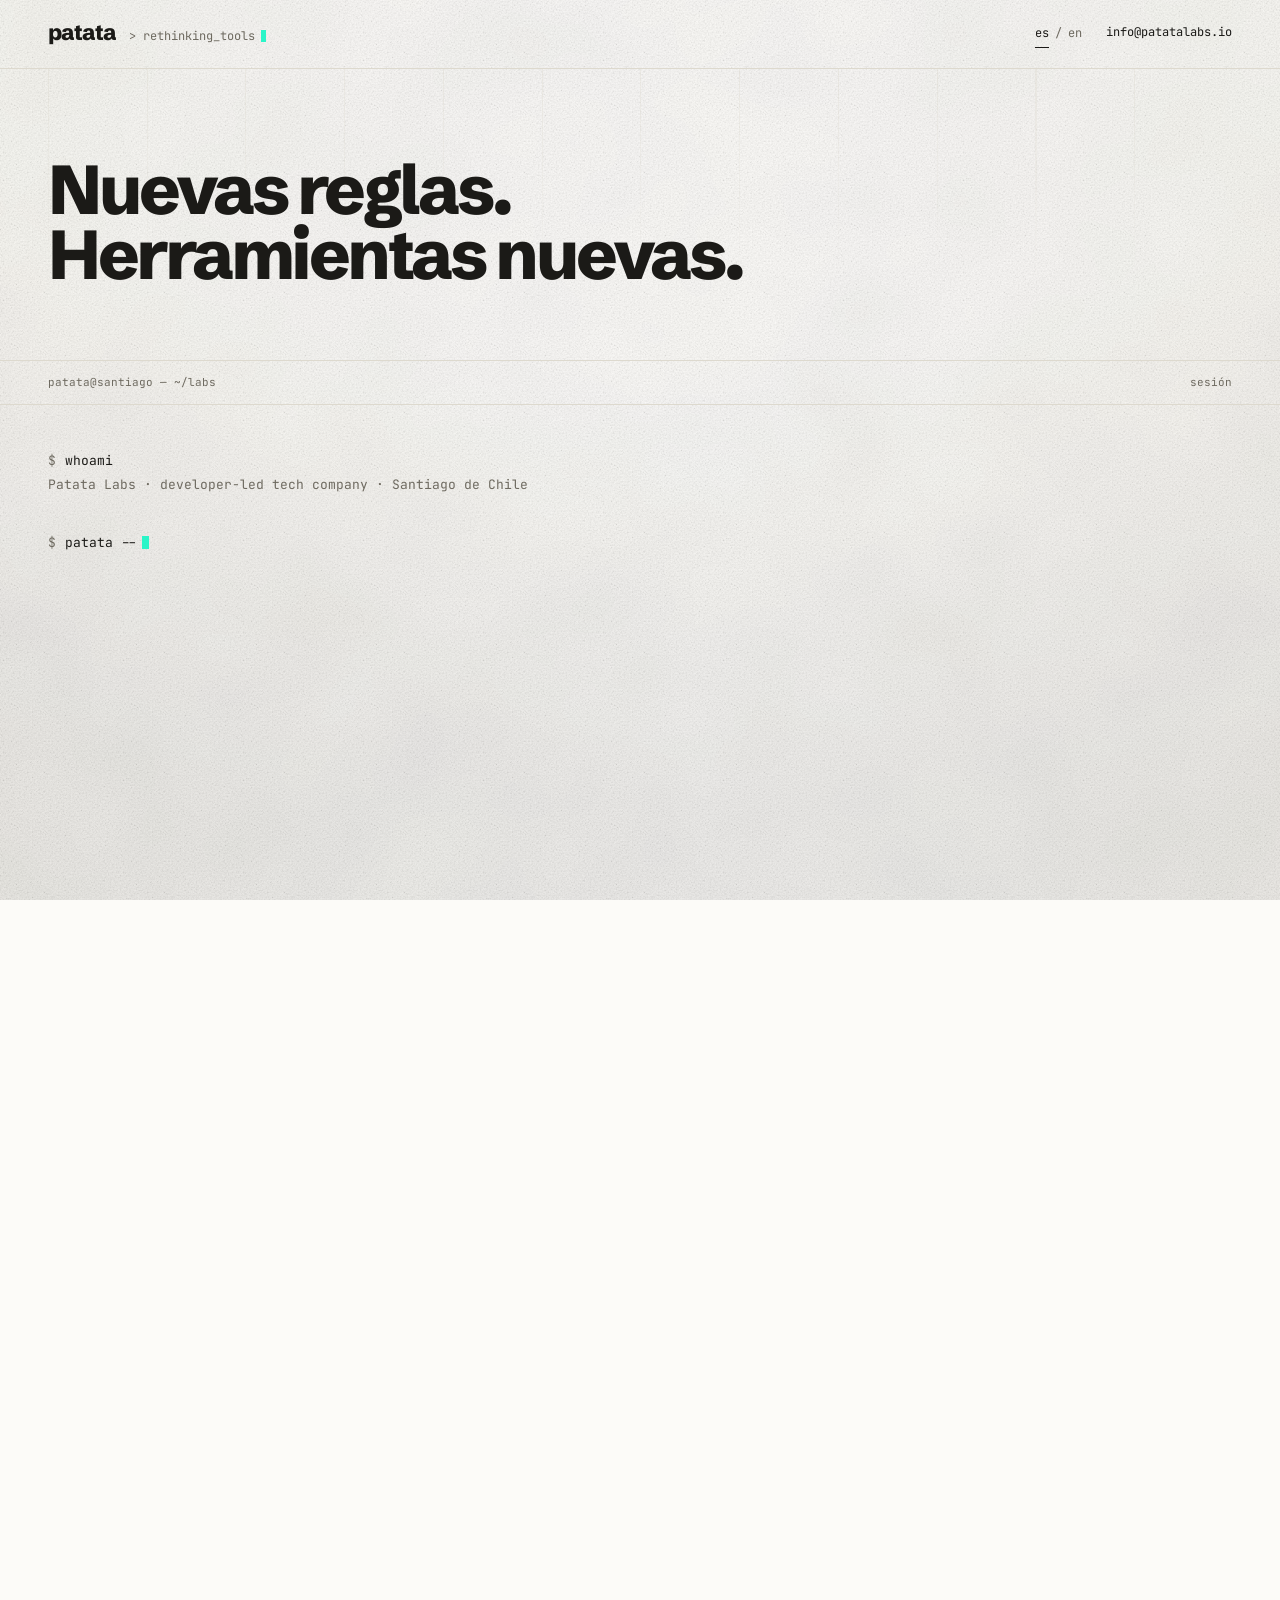
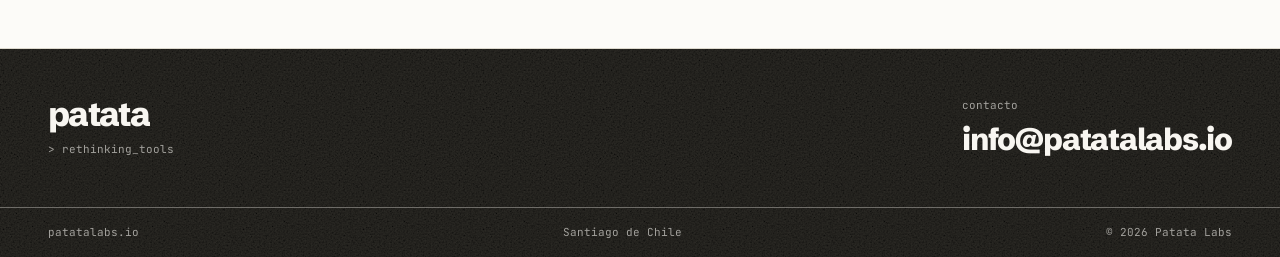
==== public/index.html @ 368bf7ba "Migrar el despliegue a Workers con static assets Cloudflare recomienda Workers para proyectos nuevos" ====
<!DOCTYPE html>
<html lang="es">
<head>
<meta charset="utf-8">
<meta name="viewport" content="width=device-width, initial-scale=1">
<title>Patata Labs — rethinking tools</title>
<meta name="description" content="La inteligencia artificial cambió las reglas. Patata Labs construye las herramientas que esas reglas hacen posibles, con el modelo integrado en el pipeline del producto. Santiago de Chile.">
<link rel="canonical" href="https://patatalabs.io/">

<meta property="og:type" content="website">
<meta property="og:title" content="Patata Labs — rethinking tools">
<meta property="og:description" content="Nuevas reglas. Herramientas nuevas. Santiago de Chile.">
<meta property="og:url" content="https://patatalabs.io/">
<meta name="theme-color" content="#1B1A17">

<link rel="preconnect" href="https://fonts.googleapis.com">
<link rel="preconnect" href="https://fonts.gstatic.com" crossorigin>
<link rel="stylesheet" href="css/styles.css">
<link rel="stylesheet" href="css/site.css">
<link rel="icon" href="data:image/svg+xml,%3Csvg xmlns='http://www.w3.org/2000/svg' viewBox='0 0 32 32'%3E%3Crect width='32' height='32' fill='%231B1A17'/%3E%3Crect x='11' y='9' width='7' height='14' fill='%232BF5C8'/%3E%3C/svg%3E">
</head>
<body>

<div class="site">

  <header class="site__section site__head">
    <div class="site__brand">
      <a class="pl-wordmark" href="/" style="text-decoration:none;">patata</a>
      <span class="site__tagline">
        <span class="site__typed" data-typed>&gt; rethinking_tools</span><span class="pl-cursor"></span>
      </span>
    </div>

    <div class="site__head-end">
      <div class="site__lang" role="group" aria-label="Idioma / Language">
        <button type="button" data-lang-set="es" aria-pressed="true">es</button>
        <span aria-hidden="true">/</span>
        <button type="button" data-lang-set="en" aria-pressed="false">en</button>
      </div>
      <a class="site__link" href="mailto:info@patatalabs.io">info@patatalabs.io</a>
    </div>
  </header>

  <main>

    <section class="site__section site__hero">
      <h1 class="pl-display" data-reveal style="--d:0ms;" data-en="New rules. New tools.">Nuevas reglas. Herramientas nuevas.</h1>
    </section>

    <section class="term" aria-label="Patata Labs">
      <div class="term__inner">

        <div class="term__bar">
          <span>patata@santiago — ~/labs</span>
          <span class="term__meta" data-en="session">sesión</span>
        </div>

        <div class="term__body">

          <div class="term__block" data-term>
            <p class="term__line term__cmd" data-line><span class="term__sign">$</span><span class="term__typed" data-type>whoami</span></p>
            <p class="term__line term__out" data-line data-en="Patata Labs · developer-led tech company · Santiago, Chile">Patata Labs · <span lang="en">developer-led tech company</span> · Santiago de Chile</p>
          </div>

          <div class="term__block" data-term>
            <p class="term__line term__cmd" data-line><span class="term__sign">$</span><span class="term__typed" data-type data-en="patata --what-we-do">patata --que-hacemos</span></p>
            <p class="term__line term__out" data-line data-en="Artificial intelligence changed the rules: what can be automated, what it costs, how long it takes.">La inteligencia artificial cambió las reglas: qué se puede automatizar, cuánto cuesta, cuánto tarda.</p>
            <p class="term__line term__out" data-line data-en="We build the tools those new rules make possible, with the model built into the product's pipeline.">Construimos las herramientas que esas reglas hacen posibles, con el modelo integrado en el pipeline del producto.</p>
          </div>

          <div class="term__block" data-term>
            <p class="term__line term__cmd" data-line><span class="term__sign">$</span><span class="term__typed" data-type data-en="patata explain --tools">patata explain --herramientas</span></p>
            <div class="term__line term__answer" data-line>
              <span class="term__tag">01</span>
              <div>
                <h2 data-en="Old software doesn't adapt, it gets rebuilt">Lo viejo no se adapta, se rehace</h2>
                <p data-en="A new rule doesn't fit an old interface. We start from the problem, not from the software that was already there.">Una regla nueva no cabe en una interfaz vieja. Partimos del problema, no del software que ya había.</p>
              </div>
            </div>
          </div>

          <div class="term__block" data-term>
            <p class="term__line term__cmd" data-line><span class="term__sign">$</span><span class="term__typed" data-type>patata explain --pipeline</span></p>
            <div class="term__line term__answer" data-line>
              <span class="term__tag">02</span>
              <div>
                <h2 data-en="AI lives in the pipeline, not in a button">La IA va en el pipeline, no en un botón</h2>
                <p data-en="The model is one more step in the flow: it takes context, calls tools and returns a verifiable result. It isn't a separate feature.">El modelo es un paso más del flujo: recibe contexto, llama herramientas y devuelve un resultado verificable. No es una función aparte.</p>
              </div>
            </div>
          </div>

          <div class="term__block" data-term>
            <p class="term__line term__cmd" data-line><span class="term__sign">$</span><span class="term__typed" data-type>patata pipeline --trace</span></p>
            <div class="term__line term__flow" data-line>
              <span data-en="intake">ingesta</span><i>→</i><span data-en="context">contexto</span><i>→</i><span data-en="model">modelo</span><i>→</i><span data-en="tools">herramientas</span><i>→</i><span data-en="verification">verificación</span><i>→</i><span data-en="output">salida</span>
            </div>
            <p class="term__line term__out" data-line data-en="Every step is observable, retryable and replaceable on its own.">Cada paso es observable, reintentable y sustituible por separado.</p>
          </div>

          <div class="term__block" data-term>
            <p class="term__line term__cmd" data-line><span class="term__sign">$</span><span class="term__typed" data-type data-en="patata explain --criteria">patata explain --criterio</span></p>
            <div class="term__line term__answer" data-line>
              <span class="term__tag">03</span>
              <div>
                <h2 data-en="Every step stays visible">Cada paso queda a la vista</h2>
                <p data-en="Every model call leaves a trace: input, tools used and output. Versioned, reversible, auditable.">Cada llamada al modelo deja traza: entrada, herramientas usadas y salida. Versionado, reversible, auditable.</p>
              </div>
            </div>
          </div>

          <div class="term__block" data-term>
            <p class="term__line term__cmd" data-line><span class="term__sign">$</span><span class="term__typed" data-type>patata stack</span></p>
            <div class="term__line term__kv" data-line><span>runtime</span><span>TypeScript · Python</span></div>
            <div class="term__line term__kv" data-line><span data-en="models">modelos</span><span data-en="multi-provider, swappable per task">multiproveedor, intercambiables por tarea</span></div>
            <div class="term__line term__kv" data-line><span data-en="agents">agentes</span><span data-en="tool-calling · MCP · bounded execution">tool-calling · MCP · ejecución acotada</span></div>
            <div class="term__line term__kv" data-line><span data-en="context">contexto</span><span data-en="RAG · embeddings · session memory">RAG · embeddings · memoria de sesión</span></div>
            <div class="term__line term__kv" data-line><span data-en="data">datos</span><span data-en="SQL and vector · queues · streaming">SQL y vectorial · colas · streaming</span></div>
            <div class="term__line term__kv" data-line><span data-en="delivery">entrega</span><span data-en="CI/CD · IaC · observability and evals per release">CI/CD · IaC · observabilidad y evals por release</span></div>
          </div>

          <div class="term__block" data-term>
            <p class="term__line term__cmd" data-line><span class="term__sign">$</span><span class="term__typed" data-type>patata where</span></p>
            <p class="term__line term__out" data-line data-en="Santiago, Chile · −33.4489, −70.6693 · GMT−4">Santiago de Chile · −33.4489, −70.6693 · GMT−4</p>
          </div>

          <div class="term__block" data-term>
            <p class="term__line term__cmd" data-line><span class="term__sign">$</span><span class="term__typed" data-type>patata contact</span></p>
            <p class="term__line term__out term__reply" data-line><a href="mailto:info@patatalabs.io">info@patatalabs.io</a></p>
          </div>

        </div>
      </div>
    </section>

  </main>

  <footer class="site__foot-wrap">
    <div class="site__foot">
      <div class="site__foot-brand">
        <span class="pl-wordmark">patata</span>
        <span class="pl-mono">&gt; rethinking_tools</span>
      </div>
      <div class="site__contact">
        <span class="pl-mono" data-en="contact">contacto</span>
        <a class="site__mail" href="mailto:info@patatalabs.io">info@patatalabs.io</a>
      </div>
    </div>
    <div class="site__legal">
      <span>patatalabs.io</span>
      <span data-en="Santiago, Chile">Santiago de Chile</span>
      <span>© 2026 Patata Labs</span>
    </div>
  </footer>

</div>

<script src="js/site.js"></script>
</body>
</html>
---- public/css/styles.css ----
/* Patata Labs — sistema de diseño v1.0
   Punto de entrada único. Enlaza sólo este archivo.

   @import "tokens"      variables de color, escala, tipografía, trazo
   @import "base"        reset, escala tipográfica, marca, estructura
   @import "components"  botones, campos, estados, tarjeta, tabla,
                         navegación, aviso, terminal, imagen */

@import url("https://fonts.googleapis.com/css2?family=Schibsted+Grotesk:wght@400;500;800&family=JetBrains+Mono:wght@400;500&family=Fragment+Mono&display=swap");

@import "tokens.css";
@import "base.css";
@import "components.css";
---- public/css/site.css ----
/* patatalabs.io — maquetación, textura y movimiento
   Se apoya en el sistema (styles.css). Aquí sólo va lo propio de la página.

   Movimiento, según el sistema:
   · el cursor parpadea a 1.1s, siempre; es el latido de la marca
   · el texto entra tecleado en mono o por corte seco: nunca fundidos suaves
   · transición = barrido de filete de 1px, 240ms, cubic-bezier(.2,.8,.2,1) */

/* ══ Textura ═══════════════════════════════════════════════
   Grano: ruido fractal SVG embebido, sin red ni peso.

   La mezcla no puede ser la misma arriba y abajo. Sobre tinta,
   `overlay` conserva la media y da ±40% de variación relativa:
   grano fuerte y negro que sigue siendo negro. Sobre papel claro
   `overlay` sólo mueve un 0.6% —invisible—, así que ahí el grano
   va en mezcla normal, translúcido, y asienta el papel del blanco
   elevado a algo más cercano al papel del sistema. */

/* El tamaño de partícula importa más que la cantidad: a frecuencia
   alta cada grano mide ~1px, en pantalla retina se promedia y sólo
   se lee como un tono plano. Por eso el ruido se genera en un lienzo
   pequeño y se tilea a 3×, igual que hex escala el suyo. El contraste
   se ensancha con `slope 1.8 / intercept −0.4`, que deja la media en
   0.5 intacta: más grano visible, mismo tono de papel. */

:root {
  --pl-grain-paper: url("data:image/svg+xml,%3Csvg xmlns='http://www.w3.org/2000/svg' width='120' height='120'%3E%3Cfilter id='g' x='0' y='0' width='100%25' height='100%25'%3E%3CfeTurbulence type='fractalNoise' baseFrequency='0.62' numOctaves='3' stitchTiles='stitch'/%3E%3CfeColorMatrix type='saturate' values='0'/%3E%3CfeComponentTransfer%3E%3CfeFuncR type='linear' slope='1.8' intercept='-0.4'/%3E%3CfeFuncG type='linear' slope='1.8' intercept='-0.4'/%3E%3CfeFuncB type='linear' slope='1.8' intercept='-0.4'/%3E%3CfeFuncA type='discrete' tableValues='1'/%3E%3C/feComponentTransfer%3E%3C/filter%3E%3Crect width='120' height='120' filter='url(%23g)' opacity='0.13'/%3E%3C/svg%3E");
  --pl-grain-ink: url("data:image/svg+xml,%3Csvg xmlns='http://www.w3.org/2000/svg' width='120' height='120'%3E%3Cfilter id='g' x='0' y='0' width='100%25' height='100%25'%3E%3CfeTurbulence type='fractalNoise' baseFrequency='0.62' numOctaves='3' stitchTiles='stitch'/%3E%3CfeColorMatrix type='saturate' values='0'/%3E%3CfeComponentTransfer%3E%3CfeFuncR type='linear' slope='1.8' intercept='-0.4'/%3E%3CfeFuncG type='linear' slope='1.8' intercept='-0.4'/%3E%3CfeFuncB type='linear' slope='1.8' intercept='-0.4'/%3E%3CfeFuncA type='discrete' tableValues='1'/%3E%3C/feComponentTransfer%3E%3C/filter%3E%3Crect width='120' height='120' filter='url(%23g)' opacity='0.62'/%3E%3C/svg%3E");
  /* Nube de fibra: ruido de baja frecuencia, tileado muy grande.
     Es lo que separa «papel» de «ruido digital». */
  --pl-mottle: url("data:image/svg+xml,%3Csvg xmlns='http://www.w3.org/2000/svg' width='300' height='300'%3E%3Cfilter id='m' x='0' y='0' width='100%25' height='100%25'%3E%3CfeTurbulence type='fractalNoise' baseFrequency='0.028' numOctaves='2' stitchTiles='stitch'/%3E%3CfeColorMatrix type='saturate' values='0'/%3E%3CfeComponentTransfer%3E%3CfeFuncA type='discrete' tableValues='1'/%3E%3C/feComponentTransfer%3E%3C/filter%3E%3Crect width='300' height='300' filter='url(%23m)' opacity='0.07'/%3E%3C/svg%3E");
  /* Tile = lienzo: sin ampliación, partícula de ~1.6px. Por debajo
     de ~1.2px el grano se promedia en retina y desaparece; ese es
     el suelo, y se baja subiendo `baseFrequency`, no el tamaño. */
  --pl-grain-size: 120px 120px;
  --pl-mottle-size: 900px 900px;
}

body {
  background-color: var(--pl-paper-raised);
  /* grano · fibra · viñeta de tinta · respiración entre los dos papeles */
  background-image: var(--pl-grain-paper), var(--pl-mottle),
    radial-gradient(125% 85% at 50% 4%, rgba(27, 26, 23, 0) 42%, rgba(27, 26, 23, 0.07) 100%),
    linear-gradient(to left, var(--pl-paper), var(--pl-paper-raised) 45%, var(--pl-paper));
  background-size: var(--pl-grain-size), var(--pl-mottle-size), cover, cover;
  background-attachment: fixed;
}

/* La única superficie de tinta es el pie de marca, como pide el
   sistema. El grano evita que el negro lea plano. */
.site__foot-wrap {
  background-color: var(--pl-ink);
  background-image: var(--pl-grain-ink);
  background-size: var(--pl-grain-size);
  background-blend-mode: overlay;
  color: var(--pl-on-ink);
}

.site {
  max-width: var(--pl-page-max);
  margin-inline: auto;
}

.site__section {
  padding-inline: var(--pl-space-6);
}

/* ══ Cabecera ══════════════════════════════════════════════ */

.site__head {
  display: flex;
  align-items: center;
  justify-content: space-between;
  gap: var(--pl-space-3);
  padding-block: 20px;
  border-bottom: var(--pl-border);
}

/* Bloqueo de marca: el tagline va siempre junto al logotipo,
   como en el pie de marca y en la cartela de vídeo del sistema. */
.site__brand {
  display: flex;
  align-items: baseline;
  gap: 14px;
}

.site__head .pl-wordmark {
  font-size: 22px;
}

.site__tagline {
  display: flex;
  align-items: center;
  gap: 6px;
  font-family: var(--pl-font-mono);
  font-size: 12px;
  color: var(--pl-ink-soft);
}

/* Reserva el ancho antes de teclear, para que nada salte */
.site__typed {
  display: inline-block;
  white-space: pre;
}

.site__head-end {
  display: flex;
  align-items: center;
  gap: var(--pl-space-3);
}

/* Selector de idioma: dos palabras y una barra, sin caja */
.site__lang {
  display: flex;
  align-items: baseline;
  gap: 6px;
  font-family: var(--pl-font-mono);
  font-size: 12px;
  color: var(--pl-ink-soft);
}

.site__lang button {
  border: 0;
  background: none;
  padding: 4px 0;
  font: inherit;
  color: var(--pl-ink-soft);
  cursor: pointer;
  border-bottom: var(--pl-hairline) solid transparent;
  transition: color var(--pl-transition), border-color var(--pl-transition);
}

.site__lang button:hover {
  color: var(--pl-ink);
}

.site__lang button[aria-pressed="true"] {
  color: var(--pl-ink);
  border-bottom-color: var(--pl-ink);
}

/* Enlace mono con filete que barre al pasar */
.site__link {
  position: relative;
  font-family: var(--pl-font-mono);
  font-size: 12px;
  text-decoration: none;
  padding-bottom: 3px;
}

.site__link::after {
  content: "";
  position: absolute;
  inset-inline: 0;
  bottom: 0;
  height: var(--pl-hairline);
  background: currentColor;
  transform: scaleX(0);
  transform-origin: left;
  transition: transform var(--pl-transition);
}

.site__link:hover::after,
.site__link:focus-visible::after {
  transform: scaleX(1);
}

/* ══ Portada ═══════════════════════════════════════════════ */

.site__hero {
  position: relative;
  padding-block: 88px 72px;
}

/* La rejilla de 12 columnas del sistema, apenas insinuada y
   desvaneciéndose hacia abajo. Textura estructural, no adorno. */
.site__hero::before {
  content: "";
  position: absolute;
  inset: 0 var(--pl-space-6);
  pointer-events: none;
  background-image: repeating-linear-gradient(
    to right,
    var(--pl-line) 0 1px,
    transparent 1px calc(100% / var(--hero-cols, 12))
  );
  background-size: calc(100% + 1px) 100%;
  opacity: 0.38;
  mask-image: linear-gradient(to bottom, #000 0%, transparent 72%);
  -webkit-mask-image: linear-gradient(to bottom, #000 0%, transparent 72%);
}

/* 20ch parte el titular justo entre las dos frases */
.site__hero h1 {
  position: relative;
  max-width: 20ch;
}

/* ══ Sesión de terminal ════════════════════════════════════
   El cuerpo de la página es una sesión: se teclea el comando y
   la respuesta se imprime. La cromo va en mono; el contenido de
   la respuesta, en la sans de la marca — el mono nunca hace de
   titular, ni siquiera dentro del terminal. */

/* Separada del titular por filete, no por color */
.term {
  border-top: var(--pl-border);
}

.term__inner {
  max-width: var(--pl-page-max);
  margin-inline: auto;
}

.term__bar {
  display: flex;
  justify-content: space-between;
  gap: var(--pl-space-2);
  padding: 13px var(--pl-space-6);
  border-bottom: var(--pl-border);
  font-family: var(--pl-font-mono);
  font-size: 11px;
  color: var(--pl-ink-soft);
}

.term__body {
  padding: 44px var(--pl-space-6) 64px;
  font-family: var(--pl-font-mono);
  font-size: 13px;
  line-height: 1.85;
}

.term__block + .term__block {
  margin-top: 34px;
}

/* Corte seco: la línea aparece, no se funde. `opacity` sin
   transición mantiene el texto en el árbol de accesibilidad. */
.term__line {
  opacity: 0;
  transition: none;
}

.term__line.is-on {
  opacity: 1;
}

.term__cmd {
  color: var(--pl-ink);
}

.term__sign {
  color: var(--pl-ink-soft);
  margin-right: 9px;
}

.term__typed {
  white-space: pre-wrap;
}

.term__out {
  color: var(--pl-ink-soft);
  max-width: 78ch;
}

.term__reply a {
  color: var(--pl-ink);
  text-decoration: none;
  border-bottom: var(--pl-hairline) solid var(--pl-line);
  padding-bottom: 2px;
  transition: border-color var(--pl-transition);
}

.term__reply a:hover,
.term__reply a:focus-visible {
  color: var(--pl-ink);
  border-bottom-color: var(--pl-ink);
}

/* Traza del pipeline: los nodos en tinta, las flechas en gris */
.term__flow {
  display: flex;
  flex-wrap: wrap;
  align-items: baseline;
  gap: 0 10px;
  color: var(--pl-ink);
}

.term__flow i {
  font-style: normal;
  color: var(--pl-ink-soft);
}

/* Pares clave/valor alineados, como la salida de un comando */
.term__kv {
  display: grid;
  grid-template-columns: 110px 1fr;
  gap: 0 16px;
  color: var(--pl-ink-soft);
  max-width: 78ch;
}

.term__kv > span:first-child {
  color: var(--pl-ink);
}

/* Respuesta con contenido: el terminal imprime tipografía de marca */
.term__answer {
  display: flex;
  gap: 22px;
  margin-top: 12px;
}

.term__tag {
  flex: none;
  color: var(--pl-ink-soft);
  line-height: 1.6;
}

.term__answer h2 {
  font-family: var(--pl-font-sans);
  font-size: clamp(20px, 2vw, 26px);
  font-weight: var(--pl-weight-bold);
  letter-spacing: var(--pl-tracking-tight);
  line-height: 1.12;
}

.term__answer p {
  margin-top: 8px;
  font-family: var(--pl-font-sans);
  font-size: 15px;
  line-height: 1.55;
  color: var(--pl-ink-soft);
  max-width: 58ch;
}

/* Un solo cursor encendido por vez: es la única señal en pantalla.
   Va como pseudoelemento, así sigue al texto mientras se teclea y
   luego descansa al final de la respuesta, como en un terminal. */
.term__line.is-caret::after {
  content: "";
  display: inline-block;
  width: 0.5em;
  height: 1em;
  margin-left: 5px;
  background: var(--pl-signal);
  vertical-align: -0.14em;
  animation: pl-blink var(--pl-blink) steps(1) infinite;
}

.term__answer.is-caret::after {
  display: none;
}

/* ══ Pie ═══════════════════════════════════════════════════ */

.site__foot-wrap {
  border-top: var(--pl-border);
}

.site__foot {
  padding: var(--pl-space-6);
  display: flex;
  flex-wrap: wrap;
  gap: var(--pl-space-4) var(--pl-space-8);
  align-items: flex-start;
  justify-content: space-between;
}

.site__foot-brand {
  display: flex;
  flex-direction: column;
  gap: 10px;
}

.site__foot-brand .pl-mono {
  font-size: 11px;
  color: var(--pl-on-ink-soft);
}

.site__foot .pl-wordmark {
  font-size: clamp(26px, 3vw, 34px);
}

.site__contact .pl-mono {
  font-size: 11px;
  color: var(--pl-on-ink-soft);
}

.site__contact {
  display: flex;
  flex-direction: column;
  gap: 10px;
  align-items: flex-start;
}

.site__mail {
  font-size: clamp(22px, 2.4vw, 32px);
  font-weight: var(--pl-weight-bold);
  letter-spacing: var(--pl-tracking-title);
  line-height: 1;
  text-decoration: none;
  color: var(--pl-on-ink);
  padding-bottom: 4px;
  border-bottom: var(--pl-hairline) solid transparent;
  transition: border-color var(--pl-transition);
}

.site__mail:hover,
.site__mail:focus-visible {
  color: var(--pl-on-ink);
  border-bottom-color: var(--pl-on-ink);
}

.site__legal {
  border-top: var(--pl-hairline) solid var(--pl-on-ink-faint);
  padding: 16px var(--pl-space-6);
  display: flex;
  flex-wrap: wrap;
  gap: var(--pl-space-2) var(--pl-space-3);
  justify-content: space-between;
  font-family: var(--pl-font-mono);
  font-size: 11px;
  color: var(--pl-on-ink-soft);
}

/* ══ Movimiento ════════════════════════════════════════════
   Corte seco: el titular se descubre con un barrido de borde duro.
   El holgado de −0.2em evita que el recorte muerda astas y colas
   cuando el interlineado es menor que 1. */

[data-reveal] {
  clip-path: inset(-0.2em 100% -0.2em -0.2em);
  transition: clip-path 240ms cubic-bezier(0.2, 0.8, 0.2, 1);
  transition-delay: var(--d, 0ms);
}

[data-reveal].is-in {
  clip-path: inset(-0.2em -0.2em -0.2em -0.2em);
}

@media (prefers-reduced-motion: reduce) {
  [data-reveal] {
    transition: none;
    clip-path: none;
  }
  .term__line.is-caret::after {
    animation: none;
  }
}

/* ══ Respuesta ═════════════════════════════════════════════ */

@media (max-width: 900px) {
  /* `fixed` da saltos en Safari iOS: el grano se ancla al documento */
  body {
    background-attachment: scroll;
  }

  .site__section,
  .term__bar,
  .term__body,
  .site__foot,
  .site__legal {
    padding-inline: var(--pl-space-3);
  }
  .site__hero {
    padding-block: 56px 48px;
    /* 12 columnas en un móvil leen como rayado, no como rejilla */
    --hero-cols: 6;
  }
  .site__hero::before {
    inset: 0 var(--pl-space-3);
  }
  .term__body {
    font-size: 12px;
  }
  .term__answer {
    gap: 14px;
  }
}

@media (max-width: 620px) {
  .site__hero h1 {
    font-size: clamp(34px, 10vw, 56px);
  }

  /* La cabecera se queda con la marca y el idioma: el correo ya está
     en la sesión y en el pie. */
  .site__head .site__link {
    display: none;
  }

  .site__brand {
    gap: 10px;
  }

  .site__tagline {
    font-size: 11px;
  }

  /* El terminal no hace scroll horizontal: la respuesta se reajusta */
  .term__out {
    max-width: none;
  }

  /* No caben dos columnas: la clave pasa encima del valor */
  .term__kv {
    grid-template-columns: 1fr;
    gap: 0;
    margin-bottom: 8px;
  }

  .site__legal {
    gap: 6px var(--pl-space-2);
  }
}

/* Móvil estrecho: la marca se queda mínima, sin tagline, como pide
   el sistema para formatos pequeños. */
@media (max-width: 400px) {
  .site__tagline {
    display: none;
  }
  .site__section,
  .term__bar,
  .term__body,
  .site__foot,
  .site__legal {
    padding-inline: var(--pl-space-2);
  }
  .term__body {
    font-size: 11.5px;
    padding-block: 32px 44px;
  }
  .term__answer {
    gap: 12px;
  }
  .term__answer h2 {
    font-size: 19px;
  }
  .site__foot {
    gap: var(--pl-space-3);
    padding-block: var(--pl-space-4);
  }
  .site__legal {
    justify-content: flex-start;
  }
}
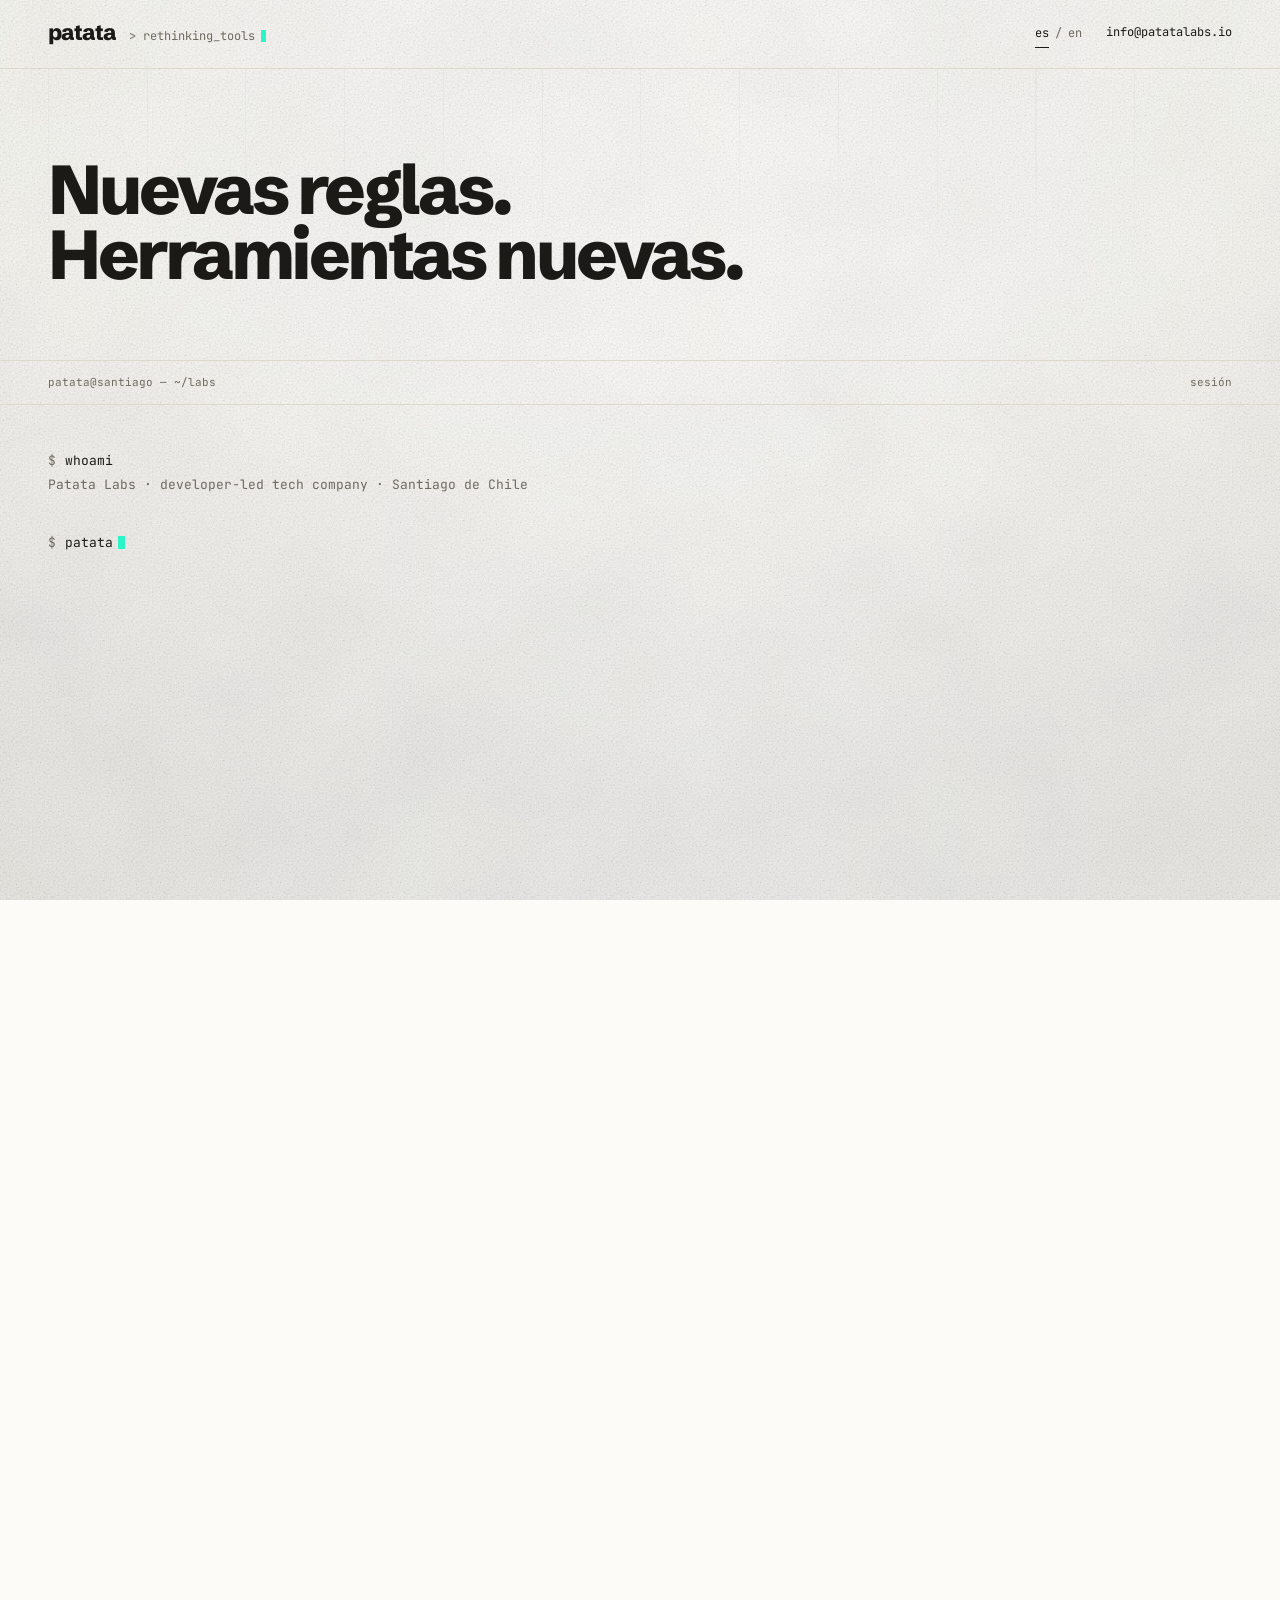
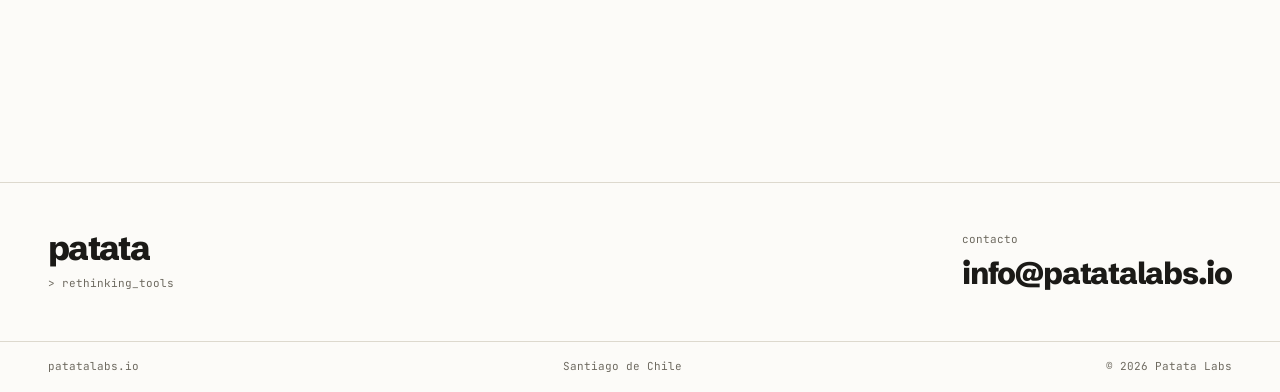
==== commit f28b1ca5: "Añadir la figura del fichero de embeddings a la sesión Nuevo bloque `$ patata retrieve`: un fichero " ====
--- a/public/index.html
+++ b/public/index.html
@@ -98,6 +98,15 @@
             <p class="term__line term__out" data-line data-en="Every step is observable, retryable and replaceable on its own.">Cada paso es observable, reintentable y sustituible por separado.</p>
           </div>
 
+          <div class="term__block" data-term data-nocaret>
+            <p class="term__line term__cmd" data-line><span class="term__sign">$</span><span class="term__typed" data-type>patata retrieve</span></p>
+            <div class="term__line term__figure" data-line>
+              <div class="term__stage" data-figure="fichero"></div>
+              <span class="term__read" data-figure-read aria-hidden="true">reposo</span>
+            </div>
+            <p class="term__line term__out" data-line data-en="This is how a model looks up context: embeddings file things by meaning, and a query opens the nearest drawers.">Así busca contexto un modelo: los embeddings archivan por significado y una consulta abre los cajones más cercanos.</p>
+          </div>
+
           <div class="term__block" data-term>
             <p class="term__line term__cmd" data-line><span class="term__sign">$</span><span class="term__typed" data-type data-en="patata explain --criteria">patata explain --criterio</span></p>
             <div class="term__line term__answer" data-line>
@@ -156,5 +165,8 @@
 </div>
 
 <script src="js/site.js"></script>
+<script src="js/hairline/kernel.js"></script>
+<script src="js/hairline/host.js"></script>
+<script type="module" src="js/hairline/fichero.js"></script>
 </body>
 </html>
--- a/public/css/site.css
+++ b/public/css/site.css
@@ -46,15 +46,11 @@
   background-attachment: fixed;
 }
 
-/* La única superficie de tinta es el pie de marca, como pide el
-   sistema. El grano evita que el negro lea plano. */
-.site__foot-wrap {
-  background-color: var(--pl-ink);
-  background-image: var(--pl-grain-ink);
-  background-size: var(--pl-grain-size);
-  background-blend-mode: overlay;
-  color: var(--pl-on-ink);
-}
+/* La página no tiene ninguna superficie de tinta: el pie comparte el
+   papel del resto y se separa por filete, no por color. Es un desvío
+   consciente del sistema, que pide cerrar toda página con el pie en
+   tinta plena. `--pl-grain-ink` queda disponible para cuando haga
+   falta una superficie negra. */
 
 .site {
   max-width: var(--pl-page-max);
@@ -291,6 +287,48 @@
   color: var(--pl-ink-soft);
 }
 
+/* Figura Hairline: el fichero de embeddings, impreso como salida de la
+   sesión. El marco es un filete, como el componente de imagen del sistema;
+   la lectura va en la esquina, fuera del dibujo (regla 10 de Hairline). */
+.term__figure {
+  position: relative;
+  max-width: 560px;
+  margin: 14px 0 12px;
+  border: var(--pl-border);
+
+  /* El tema del kernel, leído en tokens del sistema. Son las variables
+     públicas de Hairline: el kernel no se toca. El plato toma el papel del
+     sistema para que los sólidos se lean como objetos sobre la página. */
+  --hairline-plate: var(--pl-paper);
+  --hairline-hi: var(--pl-ink);
+  --hairline-edge: color-mix(in srgb, var(--pl-ink-soft) 55%, var(--pl-line));
+  --hairline-mid: color-mix(in srgb, var(--pl-ink-soft) 38%, var(--pl-line));
+  --hairline-lo: color-mix(in srgb, var(--pl-ink-soft) 28%, var(--pl-line));
+}
+
+.term__stage > svg {
+  display: block;
+  width: 100%;
+  height: auto;
+}
+
+/* El punto brillante de la marca es la señal: la única de ese bloque, por
+   eso el bloque lleva data-nocaret y el cursor de la sesión se apaga ahí. */
+.term__stage > svg .dot:not(.m):not(.off) {
+  fill: var(--pl-signal);
+}
+
+.term__read {
+  position: absolute;
+  top: 10px;
+  right: 12px;
+  font-family: var(--pl-font-mono);
+  font-size: 11px;
+  color: var(--pl-ink);
+  font-variant-numeric: tabular-nums;
+  pointer-events: none;
+}
+
 /* Pares clave/valor alineados, como la salida de un comando */
 .term__kv {
   display: grid;
@@ -375,7 +413,7 @@
 
 .site__foot-brand .pl-mono {
   font-size: 11px;
-  color: var(--pl-on-ink-soft);
+  color: var(--pl-ink-soft);
 }
 
 .site__foot .pl-wordmark {
@@ -384,7 +422,7 @@
 
 .site__contact .pl-mono {
   font-size: 11px;
-  color: var(--pl-on-ink-soft);
+  color: var(--pl-ink-soft);
 }
 
 .site__contact {
@@ -400,7 +438,7 @@
   letter-spacing: var(--pl-tracking-title);
   line-height: 1;
   text-decoration: none;
-  color: var(--pl-on-ink);
+  color: var(--pl-ink);
   padding-bottom: 4px;
   border-bottom: var(--pl-hairline) solid transparent;
   transition: border-color var(--pl-transition);
@@ -408,12 +446,12 @@
 
 .site__mail:hover,
 .site__mail:focus-visible {
-  color: var(--pl-on-ink);
-  border-bottom-color: var(--pl-on-ink);
+  color: var(--pl-ink);
+  border-bottom-color: var(--pl-ink);
 }
 
 .site__legal {
-  border-top: var(--pl-hairline) solid var(--pl-on-ink-faint);
+  border-top: var(--pl-border);
   padding: 16px var(--pl-space-6);
   display: flex;
   flex-wrap: wrap;
@@ -421,7 +459,7 @@
   justify-content: space-between;
   font-family: var(--pl-font-mono);
   font-size: 11px;
-  color: var(--pl-on-ink-soft);
+  color: var(--pl-ink-soft);
 }
 
 /* ══ Movimiento ════════════════════════════════════════════
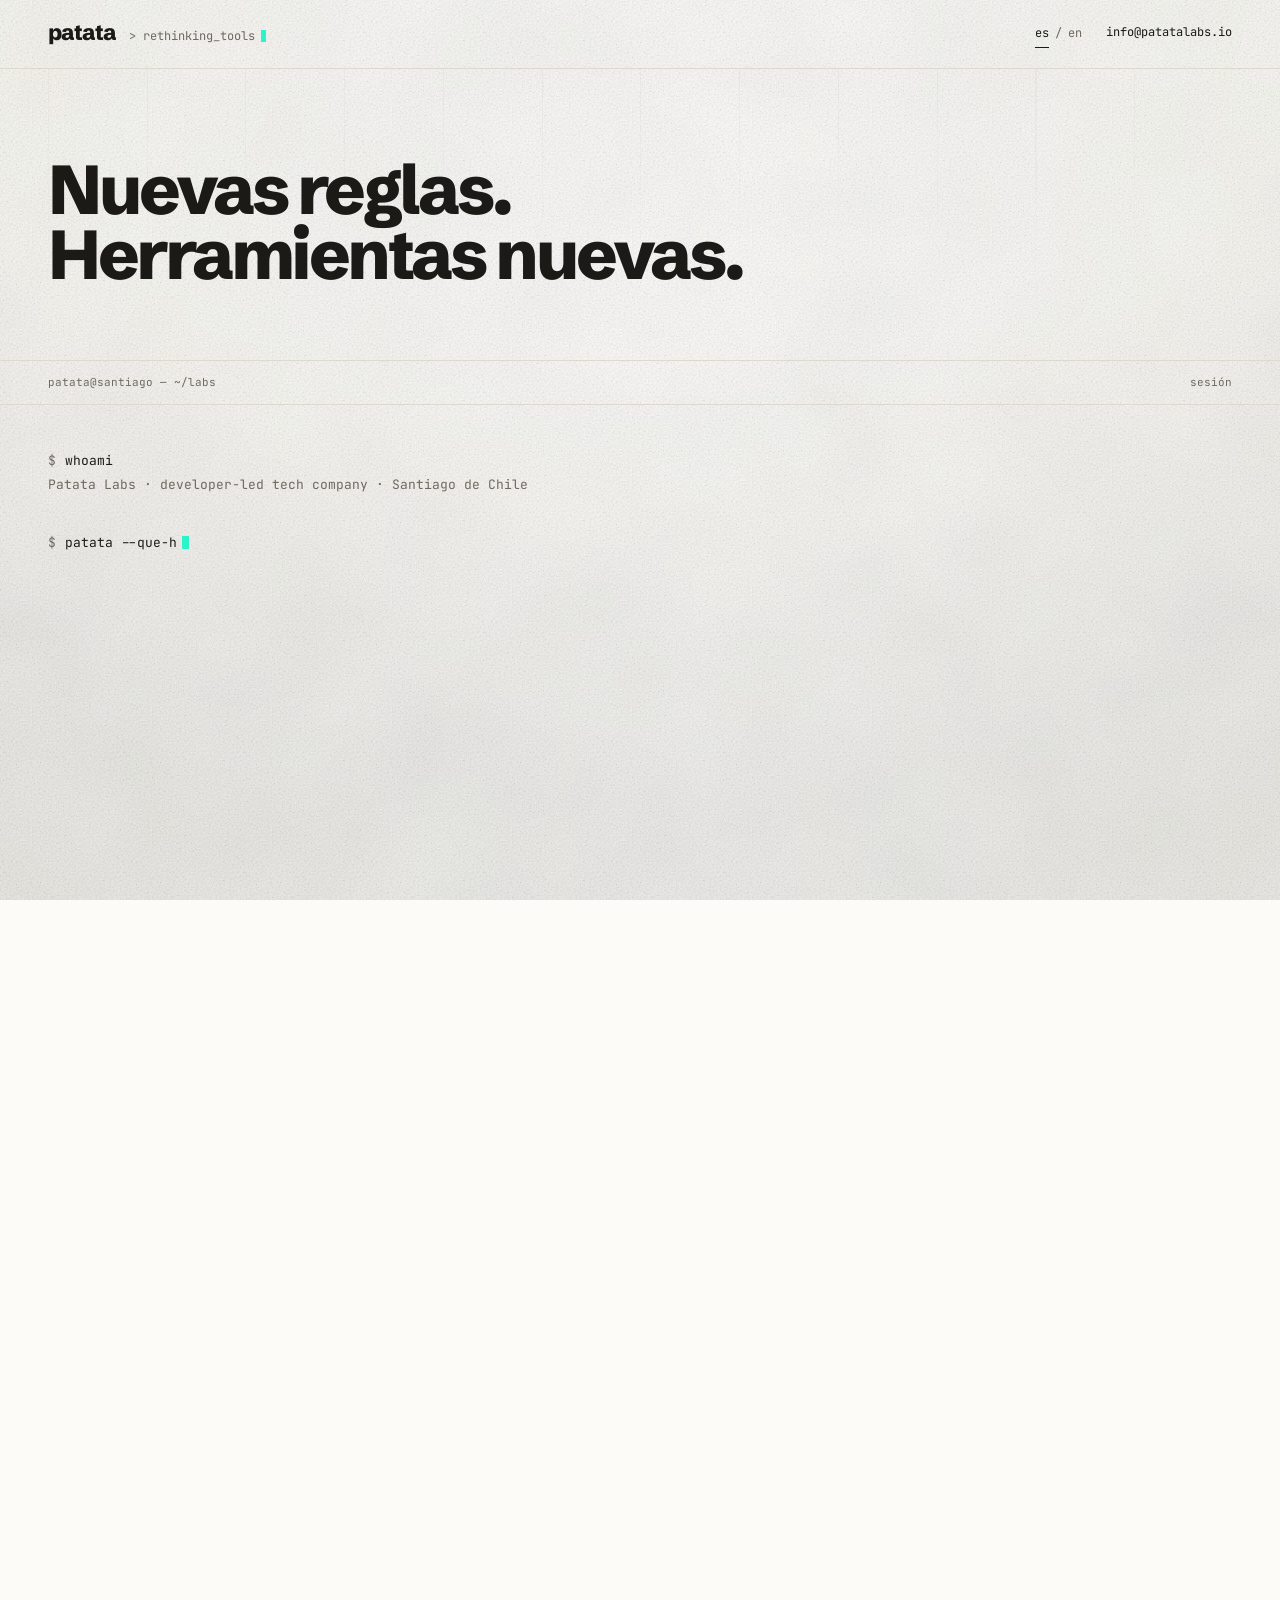
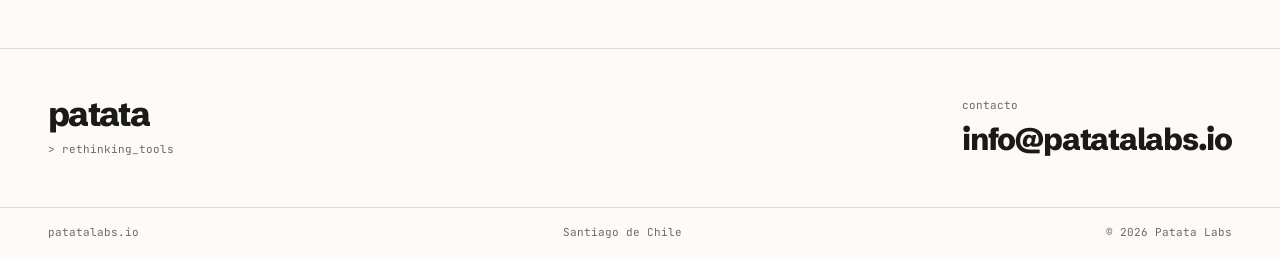
==== commit 42daf2ec: "Retirar la figura del fichero de la sesión No aportaba al mensaje de la página. Se quita el bloque `" ====
--- a/public/index.html
+++ b/public/index.html
@@ -98,15 +98,6 @@
             <p class="term__line term__out" data-line data-en="Every step is observable, retryable and replaceable on its own.">Cada paso es observable, reintentable y sustituible por separado.</p>
           </div>
 
-          <div class="term__block" data-term data-nocaret>
-            <p class="term__line term__cmd" data-line><span class="term__sign">$</span><span class="term__typed" data-type>patata retrieve</span></p>
-            <div class="term__line term__figure" data-line>
-              <div class="term__stage" data-figure="fichero"></div>
-              <span class="term__read" data-figure-read aria-hidden="true">reposo</span>
-            </div>
-            <p class="term__line term__out" data-line data-en="This is how a model looks up context: embeddings file things by meaning, and a query opens the nearest drawers.">Así busca contexto un modelo: los embeddings archivan por significado y una consulta abre los cajones más cercanos.</p>
-          </div>
-
           <div class="term__block" data-term>
             <p class="term__line term__cmd" data-line><span class="term__sign">$</span><span class="term__typed" data-type data-en="patata explain --criteria">patata explain --criterio</span></p>
             <div class="term__line term__answer" data-line>
@@ -165,8 +156,5 @@
 </div>
 
 <script src="js/site.js"></script>
-<script src="js/hairline/kernel.js"></script>
-<script src="js/hairline/host.js"></script>
-<script type="module" src="js/hairline/fichero.js"></script>
 </body>
 </html>
--- a/public/css/site.css
+++ b/public/css/site.css
@@ -287,48 +287,6 @@
   color: var(--pl-ink-soft);
 }
 
-/* Figura Hairline: el fichero de embeddings, impreso como salida de la
-   sesión. El marco es un filete, como el componente de imagen del sistema;
-   la lectura va en la esquina, fuera del dibujo (regla 10 de Hairline). */
-.term__figure {
-  position: relative;
-  max-width: 560px;
-  margin: 14px 0 12px;
-  border: var(--pl-border);
-
-  /* El tema del kernel, leído en tokens del sistema. Son las variables
-     públicas de Hairline: el kernel no se toca. El plato toma el papel del
-     sistema para que los sólidos se lean como objetos sobre la página. */
-  --hairline-plate: var(--pl-paper);
-  --hairline-hi: var(--pl-ink);
-  --hairline-edge: color-mix(in srgb, var(--pl-ink-soft) 55%, var(--pl-line));
-  --hairline-mid: color-mix(in srgb, var(--pl-ink-soft) 38%, var(--pl-line));
-  --hairline-lo: color-mix(in srgb, var(--pl-ink-soft) 28%, var(--pl-line));
-}
-
-.term__stage > svg {
-  display: block;
-  width: 100%;
-  height: auto;
-}
-
-/* El punto brillante de la marca es la señal: la única de ese bloque, por
-   eso el bloque lleva data-nocaret y el cursor de la sesión se apaga ahí. */
-.term__stage > svg .dot:not(.m):not(.off) {
-  fill: var(--pl-signal);
-}
-
-.term__read {
-  position: absolute;
-  top: 10px;
-  right: 12px;
-  font-family: var(--pl-font-mono);
-  font-size: 11px;
-  color: var(--pl-ink);
-  font-variant-numeric: tabular-nums;
-  pointer-events: none;
-}
-
 /* Pares clave/valor alineados, como la salida de un comando */
 .term__kv {
   display: grid;
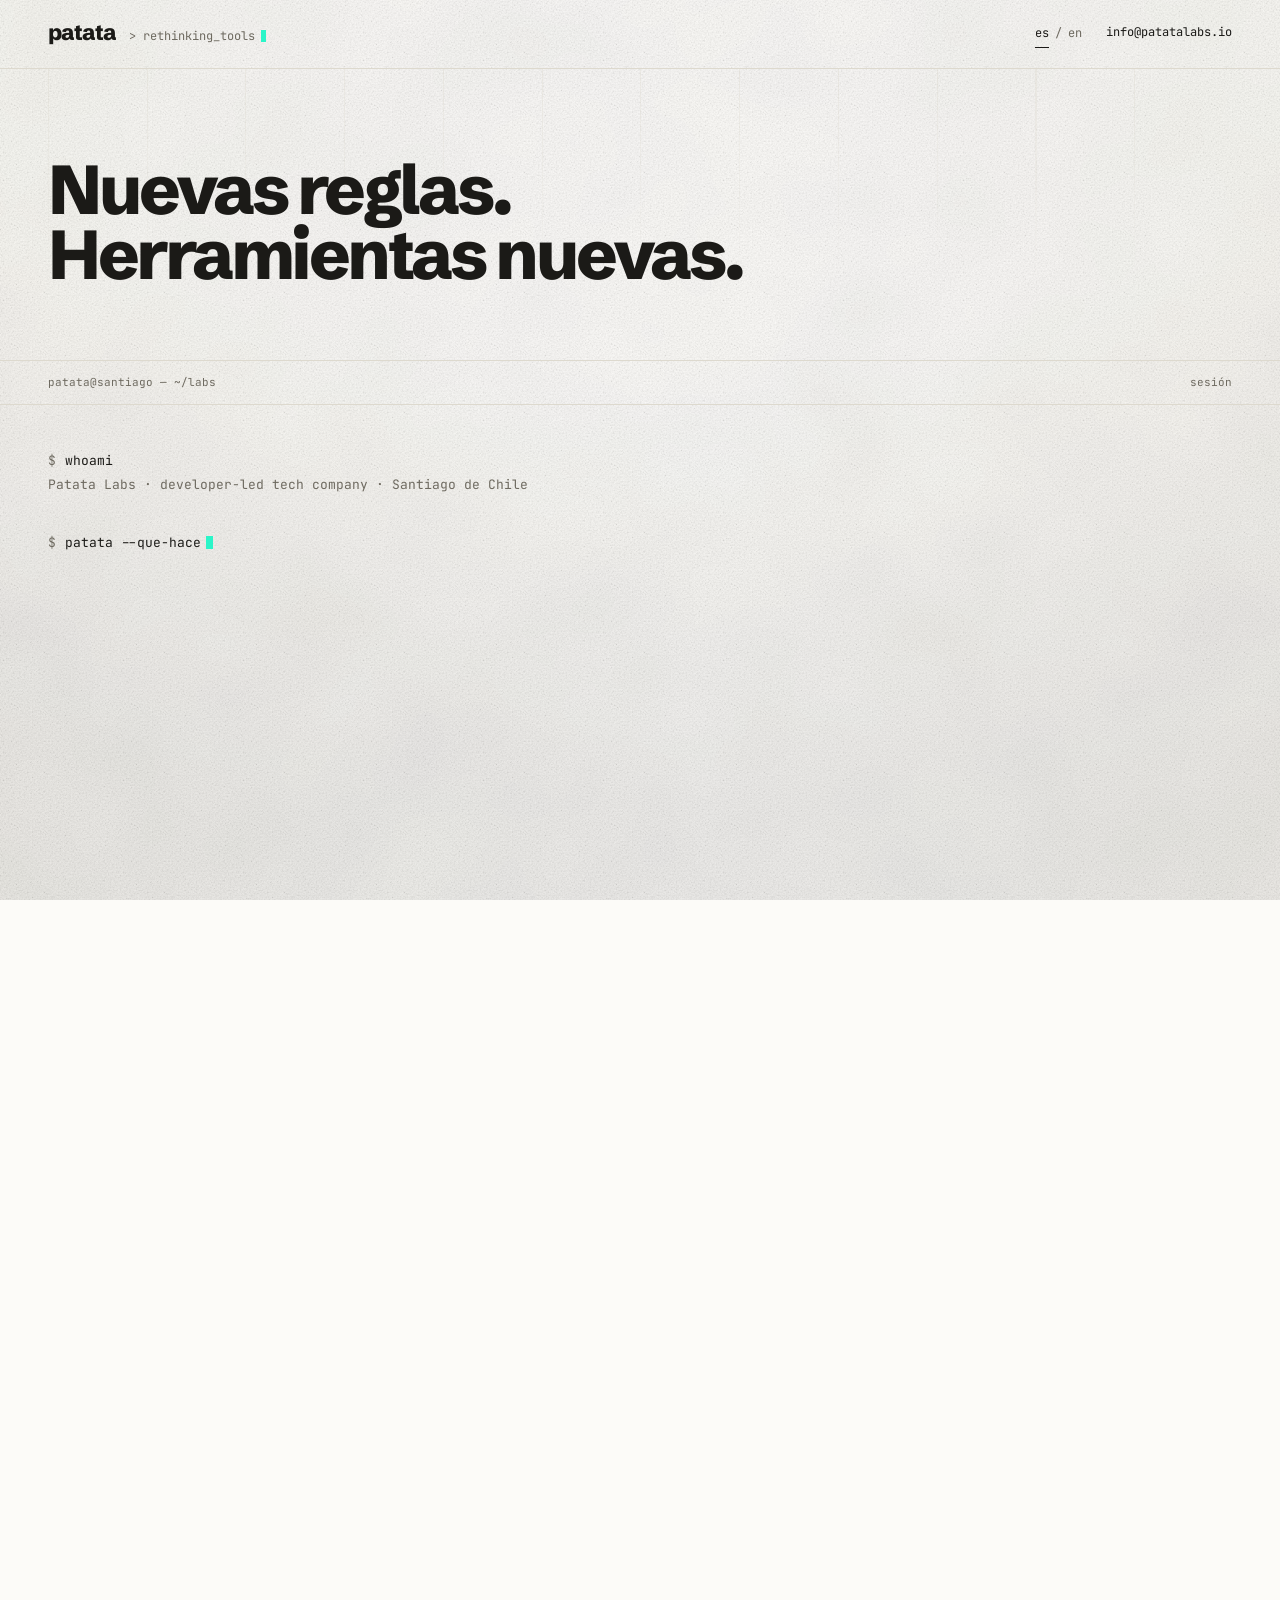
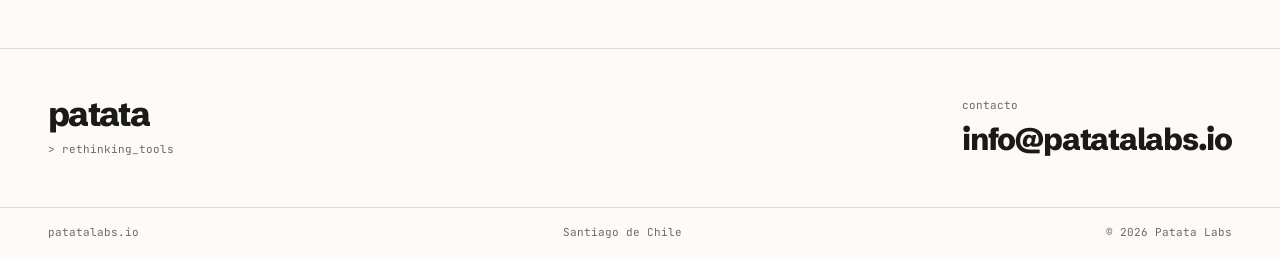
==== commit 3a3c42a8: "Favicon definitivo con el sistema de diseño La «p» del logotipo (Schibsted Grotesk 800) en papel sob" ====
--- a/public/index.html
+++ b/public/index.html
@@ -17,7 +17,10 @@
 <link rel="preconnect" href="https://fonts.gstatic.com" crossorigin>
 <link rel="stylesheet" href="css/styles.css">
 <link rel="stylesheet" href="css/site.css">
-<link rel="icon" href="data:image/svg+xml,%3Csvg xmlns='http://www.w3.org/2000/svg' viewBox='0 0 32 32'%3E%3Crect width='32' height='32' fill='%231B1A17'/%3E%3Crect x='11' y='9' width='7' height='14' fill='%232BF5C8'/%3E%3C/svg%3E">
+<link rel="icon" href="favicon.ico" sizes="32x32">
+<link rel="icon" href="favicon.svg" type="image/svg+xml">
+<link rel="apple-touch-icon" href="apple-touch-icon.png">
+<link rel="manifest" href="site.webmanifest">
 </head>
 <body>
 
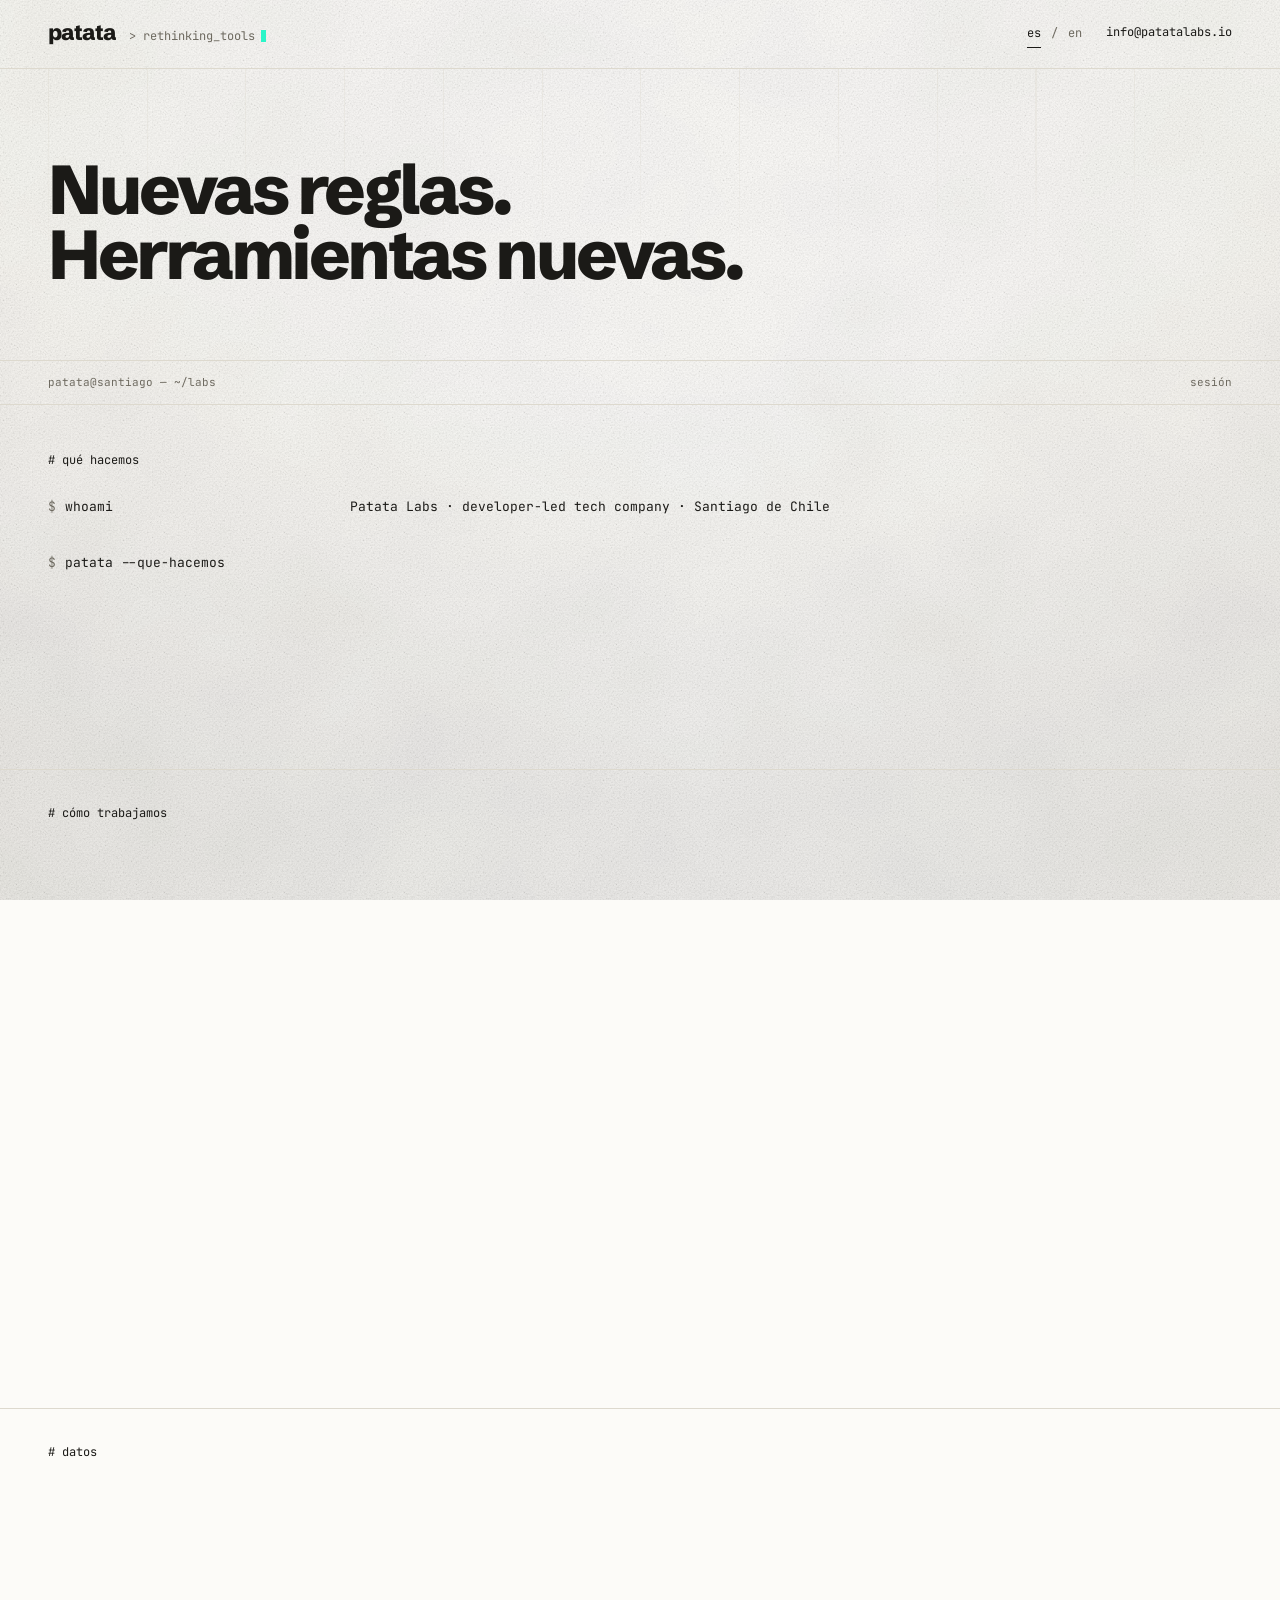
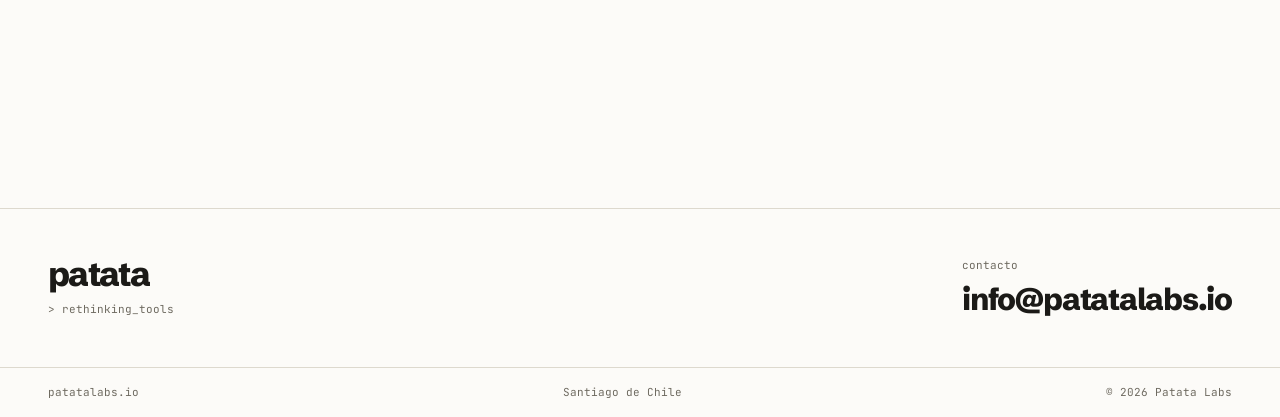
==== commit 1beef536: "La sesión en tres actos, sobre la retícula del sistema Tres movimientos de una revisión formal en si" ====
--- a/public/index.html
+++ b/public/index.html
@@ -60,76 +60,95 @@
 
         <div class="term__body">
 
-          <div class="term__block" data-term>
-            <p class="term__line term__cmd" data-line><span class="term__sign">$</span><span class="term__typed" data-type>whoami</span></p>
-            <p class="term__line term__out" data-line data-en="Patata Labs · developer-led tech company · Santiago, Chile">Patata Labs · <span lang="en">developer-led tech company</span> · Santiago de Chile</p>
-          </div>
+          <div class="term__act">
+            <p class="term__act-label" data-en="# what we do"># qué hacemos</p>
 
-          <div class="term__block" data-term>
-            <p class="term__line term__cmd" data-line><span class="term__sign">$</span><span class="term__typed" data-type data-en="patata --what-we-do">patata --que-hacemos</span></p>
-            <p class="term__line term__out" data-line data-en="Artificial intelligence changed the rules: what can be automated, what it costs, how long it takes.">La inteligencia artificial cambió las reglas: qué se puede automatizar, cuánto cuesta, cuánto tarda.</p>
-            <p class="term__line term__out" data-line data-en="We build the tools those new rules make possible, with the model built into the product's pipeline.">Construimos las herramientas que esas reglas hacen posibles, con el modelo integrado en el pipeline del producto.</p>
-          </div>
+            <div class="term__block" data-term>
+              <p class="term__line term__cmd" data-line><span class="term__sign">$</span><span class="term__typed" data-type>whoami</span></p>
+              <p class="term__line term__out" data-line data-en="Patata Labs · developer-led tech company · Santiago, Chile">Patata Labs · <span lang="en">developer-led tech company</span> · Santiago de Chile</p>
+            </div>
 
-          <div class="term__block" data-term>
-            <p class="term__line term__cmd" data-line><span class="term__sign">$</span><span class="term__typed" data-type data-en="patata explain --tools">patata explain --herramientas</span></p>
-            <div class="term__line term__answer" data-line>
-              <span class="term__tag">01</span>
-              <div>
-                <h2 data-en="Old software doesn't adapt, it gets rebuilt">Lo viejo no se adapta, se rehace</h2>
-                <p data-en="A new rule doesn't fit an old interface. We start from the problem, not from the software that was already there.">Una regla nueva no cabe en una interfaz vieja. Partimos del problema, no del software que ya había.</p>
-              </div>
+            <div class="term__block" data-term>
+              <p class="term__line term__cmd" data-line><span class="term__sign">$</span><span class="term__typed" data-type data-en="patata --what-we-do">patata --que-hacemos</span></p>
+              <p class="term__line term__out term__say" data-line data-en="Artificial intelligence changed the rules: what can be automated, what it costs, how long it takes.">La inteligencia artificial cambió las reglas: qué se puede automatizar, cuánto cuesta, cuánto tarda.</p>
+              <p class="term__line term__out term__say" data-line data-en="We build the tools those new rules make possible, with the model built into the product's pipeline.">Construimos las herramientas que esas reglas hacen posibles, con el modelo integrado en el pipeline del producto.</p>
             </div>
           </div>
 
-          <div class="term__block" data-term>
-            <p class="term__line term__cmd" data-line><span class="term__sign">$</span><span class="term__typed" data-type>patata explain --pipeline</span></p>
-            <div class="term__line term__answer" data-line>
-              <span class="term__tag">02</span>
-              <div>
-                <h2 data-en="AI lives in the pipeline, not in a button">La IA va en el pipeline, no en un botón</h2>
-                <p data-en="The model is one more step in the flow: it takes context, calls tools and returns a verifiable result. It isn't a separate feature.">El modelo es un paso más del flujo: recibe contexto, llama herramientas y devuelve un resultado verificable. No es una función aparte.</p>
+          <div class="term__act">
+            <p class="term__act-label" data-en="# how we work"># cómo trabajamos</p>
+
+            <div class="term__pillars">
+              <div class="term__block" data-term>
+                <p class="term__line term__cmd" data-line><span class="term__sign">$</span><span class="term__typed" data-type data-en="patata explain --tools">patata explain --herramientas</span></p>
+                <div class="term__line term__answer" data-line>
+                  <span class="term__tag">01</span>
+                  <div>
+                    <h2 data-en="Old software doesn't adapt, it gets rebuilt">Lo viejo no se adapta, se rehace</h2>
+                    <p data-en="A new rule doesn't fit an old interface. We start from the problem, not from the software that was already there.">Una regla nueva no cabe en una interfaz vieja. Partimos del problema, no del software que ya había.</p>
+                  </div>
+                </div>
               </div>
+              <div class="term__block" data-term>
+                <p class="term__line term__cmd" data-line><span class="term__sign">$</span><span class="term__typed" data-type>patata explain --pipeline</span></p>
+                <div class="term__line term__answer" data-line>
+                  <span class="term__tag">02</span>
+                  <div>
+                    <h2 data-en="AI lives in the pipeline, not in a button">La IA va en el pipeline, no en un botón</h2>
+                    <p data-en="The model is one more step in the flow: it takes context, calls tools and returns a verifiable result. It isn't a separate feature.">El modelo es un paso más del flujo: recibe contexto, llama herramientas y devuelve un resultado verificable. No es una función aparte.</p>
+                  </div>
+                </div>
+              </div>
+              <div class="term__block" data-term>
+                <p class="term__line term__cmd" data-line><span class="term__sign">$</span><span class="term__typed" data-type data-en="patata explain --criteria">patata explain --criterio</span></p>
+                <div class="term__line term__answer" data-line>
+                  <span class="term__tag">03</span>
+                  <div>
+                    <h2 data-en="Every step stays visible">Cada paso queda a la vista</h2>
+                    <p data-en="Every model call leaves a trace: input, tools used and output. Versioned, reversible, auditable.">Cada llamada al modelo deja traza: entrada, herramientas usadas y salida. Versionado, reversible, auditable.</p>
+                  </div>
+                </div>
+              </div>
+            </div>
+
+            <div class="term__block term__block--trace" data-term>
+              <p class="term__line term__cmd" data-line><span class="term__sign">$</span><span class="term__typed" data-type>patata pipeline --trace</span></p>
+              <div class="term__line term__flow" data-line>
+                <ol>
+                  <li><span class="term__flow-n">01</span><span data-en="intake">ingesta</span></li>
+                  <li><span class="term__flow-n">02</span><span data-en="context">contexto</span></li>
+                  <li><span class="term__flow-n">03</span><span data-en="model">modelo</span></li>
+                  <li><span class="term__flow-n">04</span><span data-en="tools">herramientas</span></li>
+                  <li><span class="term__flow-n">05</span><span data-en="verification">verificación</span></li>
+                  <li><span class="term__flow-n">06</span><span data-en="output">salida</span></li>
+                </ol>
+              </div>
+              <p class="term__line term__out term__say" data-line data-en="Every step is observable, retryable and replaceable on its own.">Cada paso es observable, reintentable y sustituible por separado.</p>
             </div>
           </div>
 
-          <div class="term__block" data-term>
-            <p class="term__line term__cmd" data-line><span class="term__sign">$</span><span class="term__typed" data-type>patata pipeline --trace</span></p>
-            <div class="term__line term__flow" data-line>
-              <span data-en="intake">ingesta</span><i>→</i><span data-en="context">contexto</span><i>→</i><span data-en="model">modelo</span><i>→</i><span data-en="tools">herramientas</span><i>→</i><span data-en="verification">verificación</span><i>→</i><span data-en="output">salida</span>
+          <div class="term__act">
+            <p class="term__act-label" data-en="# details"># datos</p>
+
+            <div class="term__block" data-term>
+              <p class="term__line term__cmd" data-line><span class="term__sign">$</span><span class="term__typed" data-type>patata stack</span></p>
+              <div class="term__line term__kv" data-line><span>runtime</span><span>TypeScript · Python</span></div>
+              <div class="term__line term__kv" data-line><span data-en="models">modelos</span><span data-en="multi-provider, swappable per task">multiproveedor, intercambiables por tarea</span></div>
+              <div class="term__line term__kv" data-line><span data-en="agents">agentes</span><span data-en="tool-calling · MCP · bounded execution">tool-calling · MCP · ejecución acotada</span></div>
+              <div class="term__line term__kv" data-line><span data-en="context">contexto</span><span data-en="RAG · embeddings · session memory">RAG · embeddings · memoria de sesión</span></div>
+              <div class="term__line term__kv" data-line><span data-en="data">datos</span><span data-en="SQL and vector · queues · streaming">SQL y vectorial · colas · streaming</span></div>
+              <div class="term__line term__kv" data-line><span data-en="delivery">entrega</span><span data-en="CI/CD · IaC · observability and evals per release">CI/CD · IaC · observabilidad y evals por release</span></div>
             </div>
-            <p class="term__line term__out" data-line data-en="Every step is observable, retryable and replaceable on its own.">Cada paso es observable, reintentable y sustituible por separado.</p>
-          </div>
 
-          <div class="term__block" data-term>
-            <p class="term__line term__cmd" data-line><span class="term__sign">$</span><span class="term__typed" data-type data-en="patata explain --criteria">patata explain --criterio</span></p>
-            <div class="term__line term__answer" data-line>
-              <span class="term__tag">03</span>
-              <div>
-                <h2 data-en="Every step stays visible">Cada paso queda a la vista</h2>
-                <p data-en="Every model call leaves a trace: input, tools used and output. Versioned, reversible, auditable.">Cada llamada al modelo deja traza: entrada, herramientas usadas y salida. Versionado, reversible, auditable.</p>
-              </div>
+            <div class="term__block" data-term>
+              <p class="term__line term__cmd" data-line><span class="term__sign">$</span><span class="term__typed" data-type>patata where</span></p>
+              <p class="term__line term__out" data-line data-en="Santiago, Chile · −33.4489, −70.6693 · GMT−4">Santiago de Chile · −33.4489, −70.6693 · GMT−4</p>
             </div>
-          </div>
 
-          <div class="term__block" data-term>
-            <p class="term__line term__cmd" data-line><span class="term__sign">$</span><span class="term__typed" data-type>patata stack</span></p>
-            <div class="term__line term__kv" data-line><span>runtime</span><span>TypeScript · Python</span></div>
-            <div class="term__line term__kv" data-line><span data-en="models">modelos</span><span data-en="multi-provider, swappable per task">multiproveedor, intercambiables por tarea</span></div>
-            <div class="term__line term__kv" data-line><span data-en="agents">agentes</span><span data-en="tool-calling · MCP · bounded execution">tool-calling · MCP · ejecución acotada</span></div>
-            <div class="term__line term__kv" data-line><span data-en="context">contexto</span><span data-en="RAG · embeddings · session memory">RAG · embeddings · memoria de sesión</span></div>
-            <div class="term__line term__kv" data-line><span data-en="data">datos</span><span data-en="SQL and vector · queues · streaming">SQL y vectorial · colas · streaming</span></div>
-            <div class="term__line term__kv" data-line><span data-en="delivery">entrega</span><span data-en="CI/CD · IaC · observability and evals per release">CI/CD · IaC · observabilidad y evals por release</span></div>
-          </div>
-
-          <div class="term__block" data-term>
-            <p class="term__line term__cmd" data-line><span class="term__sign">$</span><span class="term__typed" data-type>patata where</span></p>
-            <p class="term__line term__out" data-line data-en="Santiago, Chile · −33.4489, −70.6693 · GMT−4">Santiago de Chile · −33.4489, −70.6693 · GMT−4</p>
-          </div>
-
-          <div class="term__block" data-term>
-            <p class="term__line term__cmd" data-line><span class="term__sign">$</span><span class="term__typed" data-type>patata contact</span></p>
-            <p class="term__line term__out term__reply" data-line><a href="mailto:info@patatalabs.io">info@patatalabs.io</a></p>
+            <div class="term__block" data-term>
+              <p class="term__line term__cmd" data-line><span class="term__sign">$</span><span class="term__typed" data-type>patata contact</span></p>
+              <p class="term__line term__out term__reply" data-line><a href="mailto:info@patatalabs.io">info@patatalabs.io</a></p>
+            </div>
           </div>
 
         </div>
--- a/public/css/site.css
+++ b/public/css/site.css
@@ -81,6 +81,7 @@
 }
 
 .site__head .pl-wordmark {
+  position: relative;
   font-size: 22px;
 }
 
@@ -109,13 +110,14 @@
 .site__lang {
   display: flex;
   align-items: baseline;
-  gap: 6px;
+  gap: 10px;
   font-family: var(--pl-font-mono);
   font-size: 12px;
   color: var(--pl-ink-soft);
 }
 
 .site__lang button {
+  position: relative;
   border: 0;
   background: none;
   padding: 4px 0;
@@ -159,6 +161,34 @@
 .site__link:hover::after,
 .site__link:focus-visible::after {
   transform: scaleX(1);
+}
+
+/* ══ Áreas táctiles ════════════════════════════════════════
+   Todo lo que se toca llega a 44 px de alto. El área crece con un
+   pseudoelemento transparente, así el dibujo no cambia. */
+
+.site__lang button::before,
+.site__head .pl-wordmark::before,
+.site__link::before,
+.site__mail::before,
+.term__reply a::before {
+  content: "";
+  position: absolute;
+}
+
+/* 28 px de alto + 2 × 9; el ancho no llega al vecino */
+.site__lang button::before {
+  inset: -9px -12px;
+}
+
+.site__head .pl-wordmark::before {
+  inset: -11px -4px;
+}
+
+.site__link::before,
+.site__mail::before,
+.term__reply a::before {
+  inset: -13px -4px;
 }
 
 /* ══ Portada ═══════════════════════════════════════════════ */
@@ -219,15 +249,35 @@
   color: var(--pl-ink-soft);
 }
 
+/* El mono de comandos y datos no baja de 13 px en ningún ancho.
+   --term-pad lo usan también los filetes entre actos para ir de borde
+   a borde de la sesión. */
 .term__body {
-  padding: 44px var(--pl-space-6) 64px;
+  --term-pad: var(--pl-space-6);
+  padding: 44px var(--term-pad) 64px;
   font-family: var(--pl-font-mono);
   font-size: 13px;
   line-height: 1.85;
 }
 
-.term__block + .term__block {
-  margin-top: 34px;
+/* Tres actos: 32 px entre bloques de un acto; entre actos, más aire y
+   un filete a todo el ancho. Cada acto abre con un comentario de shell. */
+.term__block + .term__block,
+.term__pillars + .term__block {
+  margin-top: 32px;
+}
+
+.term__act + .term__act {
+  margin-top: 64px;
+  margin-inline: calc(-1 * var(--term-pad));
+  padding: 32px var(--term-pad) 0;
+  border-top: var(--pl-border);
+}
+
+.term__act-label {
+  margin-bottom: 24px;
+  font-size: 12px;
+  color: var(--pl-ink);
 }
 
 /* Corte seco: la línea aparece, no se funde. `opacity` sin
@@ -254,12 +304,36 @@
   white-space: pre-wrap;
 }
 
+/* Todo lo que hay que leer va en tinta: el gris del sistema sobre el
+   papel con grano queda bajo 4,5:1. El gris se reserva para signos y
+   números que acompañan ($, 01, flechas). */
 .term__out {
-  color: var(--pl-ink-soft);
+  color: var(--pl-ink);
   max-width: 78ch;
 }
 
+/* Las respuestas que dicen el mensaje van en la sans, como texto corrido
+   del sistema (16 → 19 px). Una letra media de esta sans mide ~0,43 em:
+   29 em son unos 67 caracteres por línea a cualquier cuerpo. El ch no
+   sirve aquí, porque el 0 de la fuente es ancho. */
+.term__say {
+  font-family: var(--pl-font-sans);
+  font-size: clamp(16px, 13.3px + 0.4vw, 19px);
+  line-height: 1.5;
+  letter-spacing: var(--pl-tracking-flat);
+  max-width: 29em;
+}
+
+.term__cmd + .term__say {
+  margin-top: 6px;
+}
+
+.term__say + .term__say {
+  margin-top: 0.6em;
+}
+
 .term__reply a {
+  position: relative;
   color: var(--pl-ink);
   text-decoration: none;
   border-bottom: var(--pl-hairline) solid var(--pl-line);
@@ -273,61 +347,77 @@
   border-bottom-color: var(--pl-ink);
 }
 
-/* Traza del pipeline: los nodos en tinta, las flechas en gris */
-.term__flow {
-  display: flex;
-  flex-wrap: wrap;
-  align-items: baseline;
-  gap: 0 10px;
-  color: var(--pl-ink);
-}
-
-.term__flow i {
-  font-style: normal;
-  color: var(--pl-ink-soft);
-}
-
-/* Pares clave/valor alineados, como la salida de un comando */
+/* Traza del pipeline: seis celdas numeradas, cada una bajo un filete en
+   tinta. Dos por fila en teléfono, tres en tableta, seis desde 900 px. */
+.term__flow ol {
+  display: grid;
+  grid-template-columns: repeat(2, minmax(0, 1fr));
+  gap: 18px var(--pl-gutter);
+  margin: 14px 0 18px;
+  padding: 0;
+  list-style: none;
+}
+
+.term__flow li {
+  display: flex;
+  flex-direction: column;
+  gap: 4px;
+  padding-top: 10px;
+  border-top: var(--pl-border-ink);
+  font-size: 14px;
+  line-height: 1.3;
+}
+
+.term__flow-n {
+  font-size: 11px;
+  color: var(--pl-ink-soft);
+}
+
+/* Pares clave/valor alineados, como la salida de un comando. La clave
+   se distingue por peso, no por color. */
 .term__kv {
   display: grid;
   grid-template-columns: 110px 1fr;
   gap: 0 16px;
-  color: var(--pl-ink-soft);
+  color: var(--pl-ink);
   max-width: 78ch;
 }
 
 .term__kv > span:first-child {
-  color: var(--pl-ink);
-}
-
-/* Respuesta con contenido: el terminal imprime tipografía de marca */
+  font-weight: 500;
+}
+
+/* Pilares: el terminal imprime tipografía de marca. Van uno bajo otro
+   en teléfono y tableta, y en una fila de tres desde 900 px. El número
+   va arriba, así el titular queda alineado con su comando aun en una
+   columna angosta. */
 .term__answer {
-  display: flex;
-  gap: 22px;
-  margin-top: 12px;
+  margin-top: 14px;
 }
 
 .term__tag {
-  flex: none;
-  color: var(--pl-ink-soft);
-  line-height: 1.6;
-}
-
+  display: block;
+  margin-bottom: 12px;
+  color: var(--pl-ink-soft);
+  line-height: 1;
+}
+
+/* Titular del sistema: 24 px en teléfono, 40 px a 1440 */
 .term__answer h2 {
   font-family: var(--pl-font-sans);
-  font-size: clamp(20px, 2vw, 26px);
+  font-size: clamp(24px, 18.4px + 1.5vw, 40px);
   font-weight: var(--pl-weight-bold);
-  letter-spacing: var(--pl-tracking-tight);
-  line-height: 1.12;
+  letter-spacing: var(--pl-tracking-title);
+  line-height: 1.08;
 }
 
 .term__answer p {
-  margin-top: 8px;
+  margin-top: 12px;
   font-family: var(--pl-font-sans);
-  font-size: 15px;
-  line-height: 1.55;
-  color: var(--pl-ink-soft);
-  max-width: 58ch;
+  font-size: clamp(16px, 13.3px + 0.4vw, 19px);
+  line-height: 1.5;
+  color: var(--pl-ink);
+  max-width: 46ch;
 }
 
 /* Un solo cursor encendido por vez: es la única señal en pantalla.
@@ -391,6 +481,7 @@
 }
 
 .site__mail {
+  position: relative;
   font-size: clamp(22px, 2.4vw, 32px);
   font-weight: var(--pl-weight-bold);
   letter-spacing: var(--pl-tracking-title);
@@ -455,10 +546,12 @@
 
   .site__section,
   .term__bar,
-  .term__body,
   .site__foot,
   .site__legal {
     padding-inline: var(--pl-space-3);
+  }
+  .term__body {
+    --term-pad: var(--pl-space-3);
   }
   .site__hero {
     padding-block: 56px 48px;
@@ -467,12 +560,6 @@
   }
   .site__hero::before {
     inset: 0 var(--pl-space-3);
-  }
-  .term__body {
-    font-size: 12px;
-  }
-  .term__answer {
-    gap: 14px;
   }
 }
 
@@ -520,20 +607,13 @@
   }
   .site__section,
   .term__bar,
-  .term__body,
   .site__foot,
   .site__legal {
     padding-inline: var(--pl-space-2);
   }
   .term__body {
-    font-size: 11.5px;
+    --term-pad: var(--pl-space-2);
     padding-block: 32px 44px;
-  }
-  .term__answer {
-    gap: 12px;
-  }
-  .term__answer h2 {
-    font-size: 19px;
   }
   .site__foot {
     gap: var(--pl-space-3);
@@ -543,3 +623,86 @@
     justify-content: flex-start;
   }
 }
+
+/* ══ Anchos mayores: la sesión toma la retícula ════════════ */
+
+@media (min-width: 621px) {
+  .term__act + .term__act {
+    margin-top: 80px;
+  }
+  .term__flow ol {
+    grid-template-columns: repeat(3, minmax(0, 1fr));
+  }
+}
+
+/* Los pilares en una fila de tres y la traza en una de seis */
+@media (min-width: 900px) {
+  .term__pillars {
+    display: grid;
+    grid-template-columns: repeat(3, minmax(0, 1fr));
+    column-gap: var(--pl-gutter);
+  }
+  .term__pillars > .term__block + .term__block {
+    margin-top: 0;
+  }
+  .term__flow ol {
+    grid-template-columns: repeat(6, minmax(0, 1fr));
+  }
+}
+
+/* La retícula del sistema (12 columnas, canal de 24). Cada bloque es una
+   fila: el comando en el carril, la respuesta en su columna. De 1024 a
+   1279, carril de 4 y respuesta de 7; desde 1280, carril de 3 y
+   respuesta de 6. Los pilares (4 + 4 + 4) y la traza (6 × 2) van a todo
+   el ancho. */
+@media (min-width: 1024px) {
+  .term__act + .term__act {
+    margin-top: 96px;
+  }
+
+  .term__act > .term__block {
+    display: grid;
+    grid-template-columns: repeat(var(--pl-columns), minmax(0, 1fr));
+    column-gap: var(--pl-gutter);
+    align-items: start;
+  }
+
+  .term__act > .term__block > .term__line {
+    grid-column: 5 / span 7;
+  }
+
+  .term__act > .term__block > .term__cmd {
+    grid-column: 1 / span 4;
+    grid-row: 1 / span 12;
+  }
+
+  .term__cmd + .term__say {
+    margin-top: 0;
+  }
+
+  /* La traza: comando y lectura en la primera fila, las seis celdas
+     debajo y a todo el ancho */
+  .term__act > .term__block--trace > .term__cmd,
+  .term__act > .term__block--trace > .term__say {
+    grid-row: 1;
+  }
+  .term__act > .term__block--trace > .term__flow {
+    grid-row: 2;
+    grid-column: 1 / -1;
+  }
+  .term__flow ol {
+    margin: 22px 0 0;
+  }
+}
+
+@media (min-width: 1280px) {
+  .term__act > .term__block > .term__line {
+    grid-column: 4 / span 6;
+  }
+  .term__act > .term__block > .term__cmd {
+    grid-column: 1 / span 3;
+  }
+  .term__act > .term__block--trace > .term__flow {
+    grid-column: 1 / -1;
+  }
+}
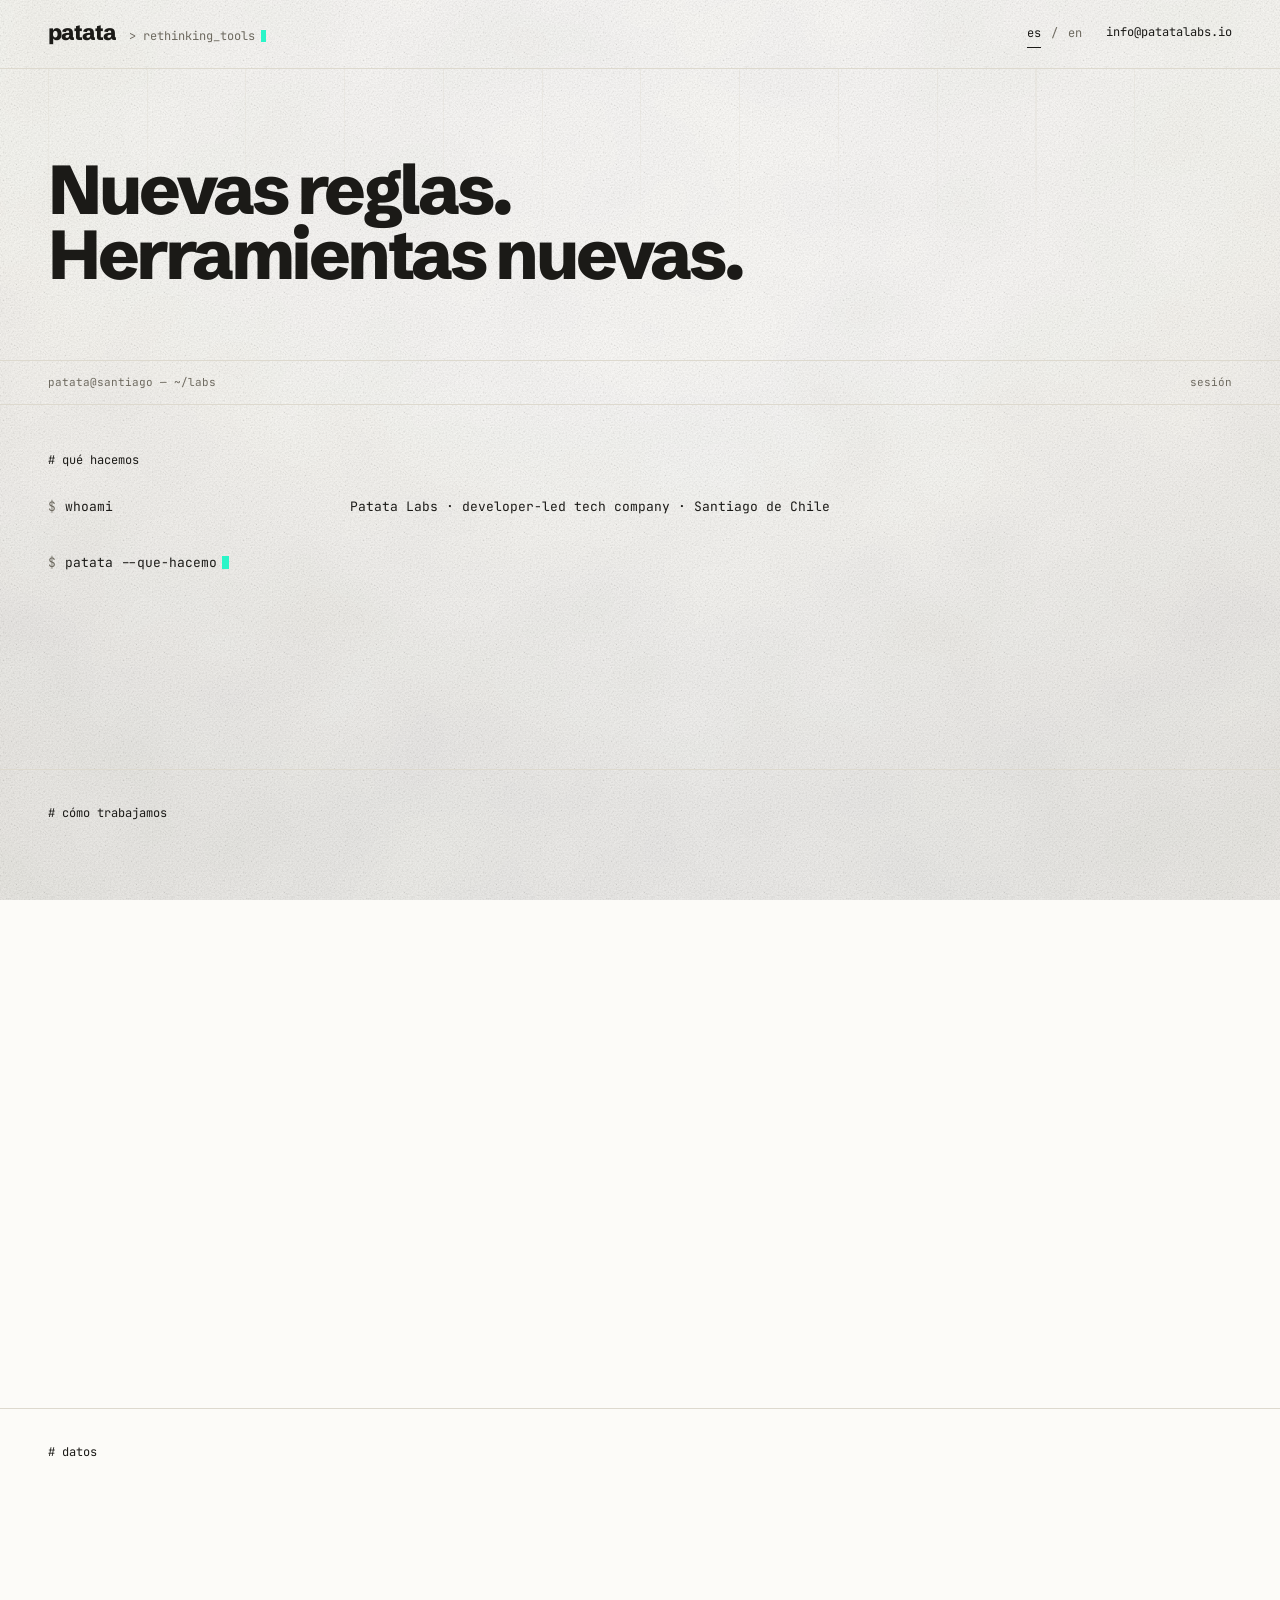
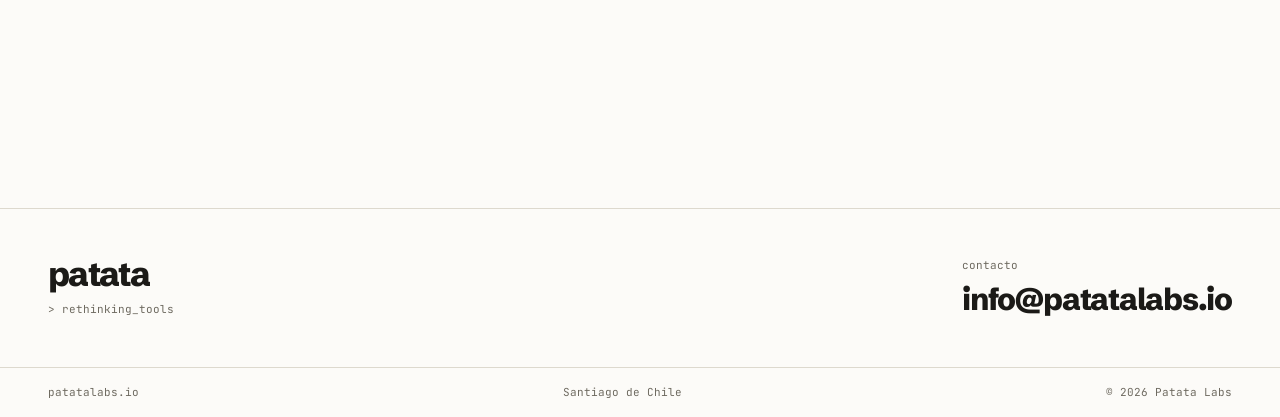
==== commit ff49b202: "Versionar el enlace de site.css El CSS se cachea 10 minutos y su nombre no cambia. Tras un cambio de" ====
--- a/public/index.html
+++ b/public/index.html
@@ -16,7 +16,7 @@
 <link rel="preconnect" href="https://fonts.googleapis.com">
 <link rel="preconnect" href="https://fonts.gstatic.com" crossorigin>
 <link rel="stylesheet" href="css/styles.css">
-<link rel="stylesheet" href="css/site.css">
+<link rel="stylesheet" href="css/site.css?v=2026-11-03">
 <link rel="icon" href="favicon.ico" sizes="32x32">
 <link rel="icon" href="favicon.svg" type="image/svg+xml">
 <link rel="apple-touch-icon" href="apple-touch-icon.png">
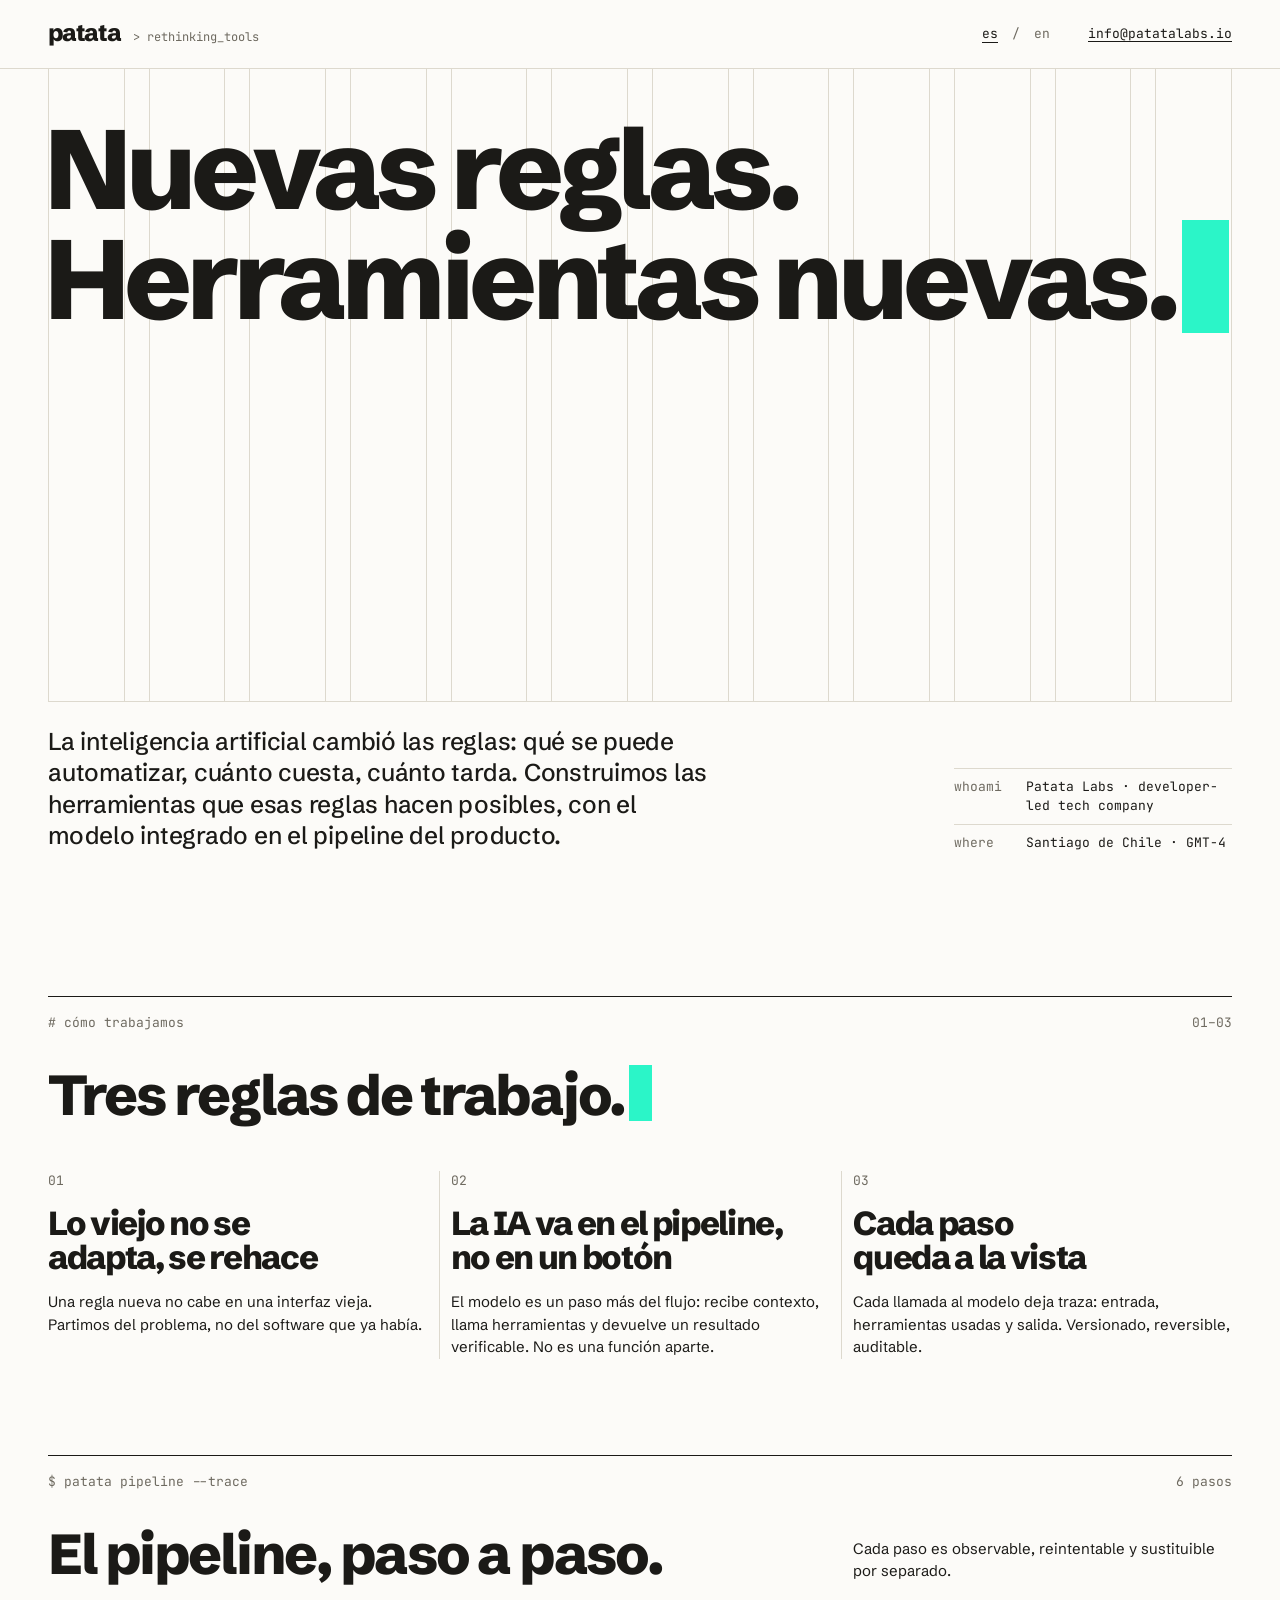
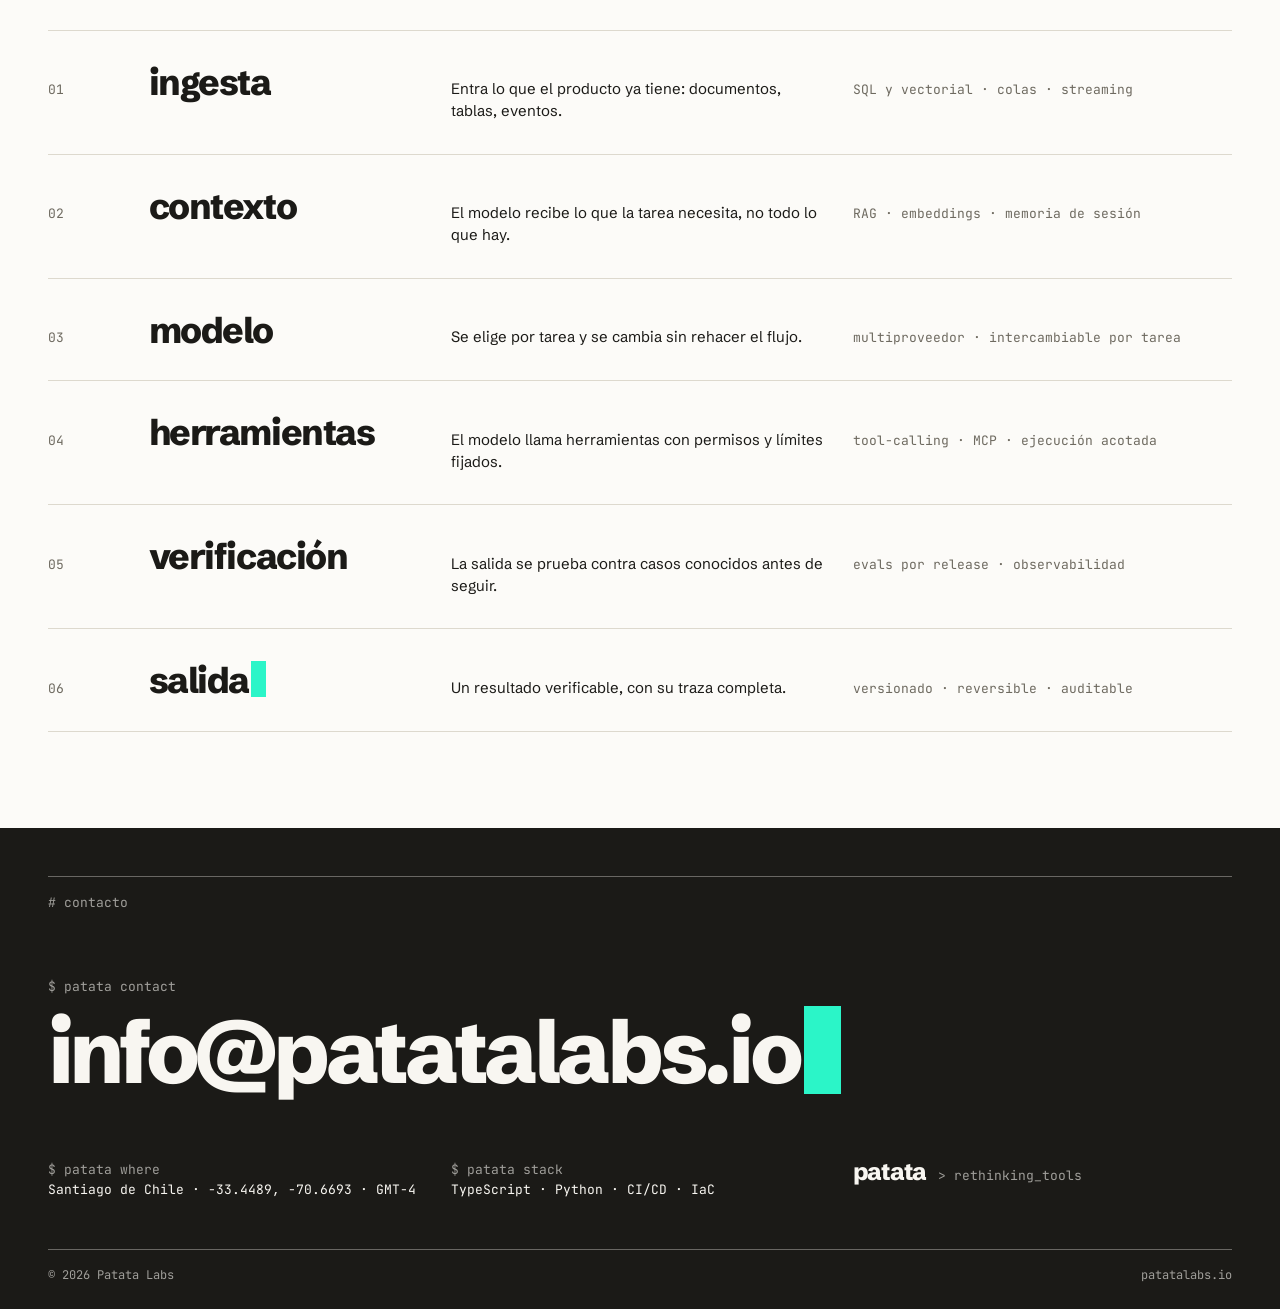
==== commit 5d01027a: "La página como traza del pipeline La sesión de terminal se reemplaza por la traza del pipeline. Un s" ====
--- a/public/index.html
+++ b/public/index.html
@@ -16,7 +16,7 @@
 <link rel="preconnect" href="https://fonts.googleapis.com">
 <link rel="preconnect" href="https://fonts.gstatic.com" crossorigin>
 <link rel="stylesheet" href="css/styles.css">
-<link rel="stylesheet" href="css/site.css?v=2026-11-03">
+<link rel="stylesheet" href="css/site.css?v=2026-11-04">
 <link rel="icon" href="favicon.ico" sizes="32x32">
 <link rel="icon" href="favicon.svg" type="image/svg+xml">
 <link rel="apple-touch-icon" href="apple-touch-icon.png">
@@ -24,159 +24,154 @@
 </head>
 <body>
 
-<div class="site">
+<header class="hd wrap">
+  <div class="hd__brand">
+    <a class="pl-wordmark hd__mark" href="/">patata</a>
+    <span class="hd__tag">&gt; rethinking_tools</span>
+  </div>
+  <div class="hd__end">
+    <div class="hd__lang" role="group" aria-label="Idioma / Language">
+      <button type="button" data-lang-set="es" aria-pressed="true">es</button>
+      <span aria-hidden="true">/</span>
+      <button type="button" data-lang-set="en" aria-pressed="false">en</button>
+    </div>
+    <a class="hd__mail" href="mailto:info@patatalabs.io">info@patatalabs.io</a>
+  </div>
+</header>
 
-  <header class="site__section site__head">
-    <div class="site__brand">
-      <a class="pl-wordmark" href="/" style="text-decoration:none;">patata</a>
-      <span class="site__tagline">
-        <span class="site__typed" data-typed>&gt; rethinking_tools</span><span class="pl-cursor"></span>
-      </span>
+<main>
+
+  <section class="hero wrap station is-here" data-station>
+    <div class="hero__in">
+      <div class="hero__cols g" aria-hidden="true">
+        <span></span><span></span><span></span><span></span><span></span><span></span>
+        <span></span><span></span><span></span><span></span><span></span><span></span>
+      </div>
+
+      <h1 class="hero__title">
+        <span class="hero__l1" data-en="New rules.">Nuevas reglas.</span>
+        <span class="hero__l2"><span data-en="New tools.">Herramientas nuevas.</span><span class="pl-cursor" aria-hidden="true"></span></span>
+      </h1>
+
+      <div class="hero__foot g">
+        <p class="hero__lede" data-en="Artificial intelligence changed the rules: what can be automated, what it costs, how long it takes. We build the tools those new rules make possible, with the model built into the product's pipeline.">La inteligencia artificial cambió las reglas: qué se puede automatizar, cuánto cuesta, cuánto tarda. Construimos las herramientas que esas reglas hacen posibles, con el modelo integrado en el pipeline del producto.</p>
+        <dl class="hero__meta">
+          <div><dt>whoami</dt><dd>Patata Labs · <span lang="en">developer-led tech company</span></dd></div>
+          <div><dt>where</dt><dd data-en="Santiago, Chile · GMT−4">Santiago de Chile · GMT−4</dd></div>
+        </dl>
+      </div>
+    </div>
+  </section>
+
+  <section class="sec wrap" aria-labelledby="como">
+    <div class="sec__head">
+      <span data-en="# how we work"># cómo trabajamos</span>
+      <span>01–03</span>
+    </div>
+    <h2 class="sec__title station" id="como" data-station><span data-en="Three working rules.">Tres reglas de trabajo.</span><span class="pl-cursor" aria-hidden="true"></span></h2>
+
+    <div class="rules g">
+      <article class="rule">
+        <span class="rule__n">01</span>
+        <h3 data-en="Old software doesn't adapt, it gets rebuilt">Lo viejo no se adapta, se rehace</h3>
+        <p data-en="A new rule doesn't fit an old interface. We start from the problem, not from the software that was already there.">Una regla nueva no cabe en una interfaz vieja. Partimos del problema, no del software que ya había.</p>
+      </article>
+      <article class="rule">
+        <span class="rule__n">02</span>
+        <h3 data-en="AI lives in the pipeline, not in a button">La IA va en el pipeline, no en un botón</h3>
+        <p data-en="The model is one more step in the flow: it takes context, calls tools and returns a verifiable result. It isn't a separate feature.">El modelo es un paso más del flujo: recibe contexto, llama herramientas y devuelve un resultado verificable. No es una función aparte.</p>
+      </article>
+      <article class="rule">
+        <span class="rule__n">03</span>
+        <h3 data-en="Every step stays visible">Cada paso queda a la vista</h3>
+        <p data-en="Every model call leaves a trace: input, tools used and output. Versioned, reversible, auditable.">Cada llamada al modelo deja traza: entrada, herramientas usadas y salida. Versionado, reversible, auditable.</p>
+      </article>
+    </div>
+  </section>
+
+  <section class="sec wrap" aria-labelledby="traza">
+    <div class="sec__head">
+      <span>$ patata pipeline --trace</span>
+      <span data-en="6 steps">6 pasos</span>
+    </div>
+    <div class="g sec__intro">
+      <h2 class="sec__title station" id="traza" data-station><span data-en="The pipeline, step by step.">El pipeline, paso a paso.</span><span class="pl-cursor" aria-hidden="true"></span></h2>
+      <p class="sec__lede" data-en="Every step is observable, retryable and replaceable on its own.">Cada paso es observable, reintentable y sustituible por separado.</p>
     </div>
 
-    <div class="site__head-end">
-      <div class="site__lang" role="group" aria-label="Idioma / Language">
-        <button type="button" data-lang-set="es" aria-pressed="true">es</button>
-        <span aria-hidden="true">/</span>
-        <button type="button" data-lang-set="en" aria-pressed="false">en</button>
+    <ol class="trace">
+      <li class="step g station" data-station>
+        <span class="step__n">01</span>
+        <h3 class="step__name"><span data-en="intake">ingesta</span><span class="pl-cursor" aria-hidden="true"></span></h3>
+        <p class="step__what" data-en="In goes what the product already has: documents, tables, events.">Entra lo que el producto ya tiene: documentos, tablas, eventos.</p>
+        <p class="step__with" data-en="SQL and vector · queues · streaming">SQL y vectorial · colas · streaming</p>
+      </li>
+      <li class="step g station" data-station>
+        <span class="step__n">02</span>
+        <h3 class="step__name"><span data-en="context">contexto</span><span class="pl-cursor" aria-hidden="true"></span></h3>
+        <p class="step__what" data-en="The model gets what the task needs, not everything there is.">El modelo recibe lo que la tarea necesita, no todo lo que hay.</p>
+        <p class="step__with" data-en="RAG · embeddings · session memory">RAG · embeddings · memoria de sesión</p>
+      </li>
+      <li class="step g station" data-station>
+        <span class="step__n">03</span>
+        <h3 class="step__name"><span data-en="model">modelo</span><span class="pl-cursor" aria-hidden="true"></span></h3>
+        <p class="step__what" data-en="Chosen per task, and swapped without rebuilding the flow.">Se elige por tarea y se cambia sin rehacer el flujo.</p>
+        <p class="step__with" data-en="multi-provider · swappable per task">multiproveedor · intercambiable por tarea</p>
+      </li>
+      <li class="step g station" data-station>
+        <span class="step__n">04</span>
+        <h3 class="step__name"><span data-en="tools">herramientas</span><span class="pl-cursor" aria-hidden="true"></span></h3>
+        <p class="step__what" data-en="The model calls tools with set permissions and limits.">El modelo llama herramientas con permisos y límites fijados.</p>
+        <p class="step__with" data-en="tool-calling · MCP · bounded execution">tool-calling · MCP · ejecución acotada</p>
+      </li>
+      <li class="step g station" data-station>
+        <span class="step__n">05</span>
+        <h3 class="step__name"><span data-en="verification">verificación</span><span class="pl-cursor" aria-hidden="true"></span></h3>
+        <p class="step__what" data-en="The output is tested against known cases before moving on.">La salida se prueba contra casos conocidos antes de seguir.</p>
+        <p class="step__with" data-en="evals per release · observability">evals por release · observabilidad</p>
+      </li>
+      <li class="step g station" data-station>
+        <span class="step__n">06</span>
+        <h3 class="step__name"><span data-en="output">salida</span><span class="pl-cursor" aria-hidden="true"></span></h3>
+        <p class="step__what" data-en="A verifiable result, with its full trace.">Un resultado verificable, con su traza completa.</p>
+        <p class="step__with" data-en="versioned · reversible · auditable">versionado · reversible · auditable</p>
+      </li>
+    </ol>
+  </section>
+
+</main>
+
+<footer class="ft">
+  <div class="ft__in wrap">
+    <div class="ft__head">
+      <span data-en="# contact"># contacto</span>
+    </div>
+
+    <p class="ft__cmd"><span class="ft__sign">$</span> patata contact</p>
+    <p class="ft__mail station" data-station><a href="mailto:info@patatalabs.io">info@patatalabs.io</a><span class="pl-cursor" aria-hidden="true"></span></p>
+
+    <div class="ft__data g">
+      <div>
+        <p class="ft__cmd"><span class="ft__sign">$</span> patata where</p>
+        <p class="ft__out" data-en="Santiago, Chile · −33.4489, −70.6693 · GMT−4">Santiago de Chile · −33.4489, −70.6693 · GMT−4</p>
       </div>
-      <a class="site__link" href="mailto:info@patatalabs.io">info@patatalabs.io</a>
-    </div>
-  </header>
-
-  <main>
-
-    <section class="site__section site__hero">
-      <h1 class="pl-display" data-reveal style="--d:0ms;" data-en="New rules. New tools.">Nuevas reglas. Herramientas nuevas.</h1>
-    </section>
-
-    <section class="term" aria-label="Patata Labs">
-      <div class="term__inner">
-
-        <div class="term__bar">
-          <span>patata@santiago — ~/labs</span>
-          <span class="term__meta" data-en="session">sesión</span>
-        </div>
-
-        <div class="term__body">
-
-          <div class="term__act">
-            <p class="term__act-label" data-en="# what we do"># qué hacemos</p>
-
-            <div class="term__block" data-term>
-              <p class="term__line term__cmd" data-line><span class="term__sign">$</span><span class="term__typed" data-type>whoami</span></p>
-              <p class="term__line term__out" data-line data-en="Patata Labs · developer-led tech company · Santiago, Chile">Patata Labs · <span lang="en">developer-led tech company</span> · Santiago de Chile</p>
-            </div>
-
-            <div class="term__block" data-term>
-              <p class="term__line term__cmd" data-line><span class="term__sign">$</span><span class="term__typed" data-type data-en="patata --what-we-do">patata --que-hacemos</span></p>
-              <p class="term__line term__out term__say" data-line data-en="Artificial intelligence changed the rules: what can be automated, what it costs, how long it takes.">La inteligencia artificial cambió las reglas: qué se puede automatizar, cuánto cuesta, cuánto tarda.</p>
-              <p class="term__line term__out term__say" data-line data-en="We build the tools those new rules make possible, with the model built into the product's pipeline.">Construimos las herramientas que esas reglas hacen posibles, con el modelo integrado en el pipeline del producto.</p>
-            </div>
-          </div>
-
-          <div class="term__act">
-            <p class="term__act-label" data-en="# how we work"># cómo trabajamos</p>
-
-            <div class="term__pillars">
-              <div class="term__block" data-term>
-                <p class="term__line term__cmd" data-line><span class="term__sign">$</span><span class="term__typed" data-type data-en="patata explain --tools">patata explain --herramientas</span></p>
-                <div class="term__line term__answer" data-line>
-                  <span class="term__tag">01</span>
-                  <div>
-                    <h2 data-en="Old software doesn't adapt, it gets rebuilt">Lo viejo no se adapta, se rehace</h2>
-                    <p data-en="A new rule doesn't fit an old interface. We start from the problem, not from the software that was already there.">Una regla nueva no cabe en una interfaz vieja. Partimos del problema, no del software que ya había.</p>
-                  </div>
-                </div>
-              </div>
-              <div class="term__block" data-term>
-                <p class="term__line term__cmd" data-line><span class="term__sign">$</span><span class="term__typed" data-type>patata explain --pipeline</span></p>
-                <div class="term__line term__answer" data-line>
-                  <span class="term__tag">02</span>
-                  <div>
-                    <h2 data-en="AI lives in the pipeline, not in a button">La IA va en el pipeline, no en un botón</h2>
-                    <p data-en="The model is one more step in the flow: it takes context, calls tools and returns a verifiable result. It isn't a separate feature.">El modelo es un paso más del flujo: recibe contexto, llama herramientas y devuelve un resultado verificable. No es una función aparte.</p>
-                  </div>
-                </div>
-              </div>
-              <div class="term__block" data-term>
-                <p class="term__line term__cmd" data-line><span class="term__sign">$</span><span class="term__typed" data-type data-en="patata explain --criteria">patata explain --criterio</span></p>
-                <div class="term__line term__answer" data-line>
-                  <span class="term__tag">03</span>
-                  <div>
-                    <h2 data-en="Every step stays visible">Cada paso queda a la vista</h2>
-                    <p data-en="Every model call leaves a trace: input, tools used and output. Versioned, reversible, auditable.">Cada llamada al modelo deja traza: entrada, herramientas usadas y salida. Versionado, reversible, auditable.</p>
-                  </div>
-                </div>
-              </div>
-            </div>
-
-            <div class="term__block term__block--trace" data-term>
-              <p class="term__line term__cmd" data-line><span class="term__sign">$</span><span class="term__typed" data-type>patata pipeline --trace</span></p>
-              <div class="term__line term__flow" data-line>
-                <ol>
-                  <li><span class="term__flow-n">01</span><span data-en="intake">ingesta</span></li>
-                  <li><span class="term__flow-n">02</span><span data-en="context">contexto</span></li>
-                  <li><span class="term__flow-n">03</span><span data-en="model">modelo</span></li>
-                  <li><span class="term__flow-n">04</span><span data-en="tools">herramientas</span></li>
-                  <li><span class="term__flow-n">05</span><span data-en="verification">verificación</span></li>
-                  <li><span class="term__flow-n">06</span><span data-en="output">salida</span></li>
-                </ol>
-              </div>
-              <p class="term__line term__out term__say" data-line data-en="Every step is observable, retryable and replaceable on its own.">Cada paso es observable, reintentable y sustituible por separado.</p>
-            </div>
-          </div>
-
-          <div class="term__act">
-            <p class="term__act-label" data-en="# details"># datos</p>
-
-            <div class="term__block" data-term>
-              <p class="term__line term__cmd" data-line><span class="term__sign">$</span><span class="term__typed" data-type>patata stack</span></p>
-              <div class="term__line term__kv" data-line><span>runtime</span><span>TypeScript · Python</span></div>
-              <div class="term__line term__kv" data-line><span data-en="models">modelos</span><span data-en="multi-provider, swappable per task">multiproveedor, intercambiables por tarea</span></div>
-              <div class="term__line term__kv" data-line><span data-en="agents">agentes</span><span data-en="tool-calling · MCP · bounded execution">tool-calling · MCP · ejecución acotada</span></div>
-              <div class="term__line term__kv" data-line><span data-en="context">contexto</span><span data-en="RAG · embeddings · session memory">RAG · embeddings · memoria de sesión</span></div>
-              <div class="term__line term__kv" data-line><span data-en="data">datos</span><span data-en="SQL and vector · queues · streaming">SQL y vectorial · colas · streaming</span></div>
-              <div class="term__line term__kv" data-line><span data-en="delivery">entrega</span><span data-en="CI/CD · IaC · observability and evals per release">CI/CD · IaC · observabilidad y evals por release</span></div>
-            </div>
-
-            <div class="term__block" data-term>
-              <p class="term__line term__cmd" data-line><span class="term__sign">$</span><span class="term__typed" data-type>patata where</span></p>
-              <p class="term__line term__out" data-line data-en="Santiago, Chile · −33.4489, −70.6693 · GMT−4">Santiago de Chile · −33.4489, −70.6693 · GMT−4</p>
-            </div>
-
-            <div class="term__block" data-term>
-              <p class="term__line term__cmd" data-line><span class="term__sign">$</span><span class="term__typed" data-type>patata contact</span></p>
-              <p class="term__line term__out term__reply" data-line><a href="mailto:info@patatalabs.io">info@patatalabs.io</a></p>
-            </div>
-          </div>
-
-        </div>
+      <div>
+        <p class="ft__cmd"><span class="ft__sign">$</span> patata stack</p>
+        <p class="ft__out">TypeScript · Python · CI/CD · IaC</p>
       </div>
-    </section>
-
-  </main>
-
-  <footer class="site__foot-wrap">
-    <div class="site__foot">
-      <div class="site__foot-brand">
+      <div class="ft__brand">
         <span class="pl-wordmark">patata</span>
-        <span class="pl-mono">&gt; rethinking_tools</span>
-      </div>
-      <div class="site__contact">
-        <span class="pl-mono" data-en="contact">contacto</span>
-        <a class="site__mail" href="mailto:info@patatalabs.io">info@patatalabs.io</a>
+        <span class="ft__out">&gt; rethinking_tools</span>
       </div>
     </div>
-    <div class="site__legal">
+
+    <div class="ft__legal">
+      <span>© 2026 Patata Labs</span>
       <span>patatalabs.io</span>
-      <span data-en="Santiago, Chile">Santiago de Chile</span>
-      <span>© 2026 Patata Labs</span>
     </div>
-  </footer>
+  </div>
+</footer>
 
-</div>
-
-<script src="js/site.js"></script>
+<script src="js/site.js?v=2026-11-04"></script>
 </body>
 </html>
--- a/public/css/site.css
+++ b/public/css/site.css
@@ -1,708 +1,646 @@
-/* patatalabs.io — maquetación, textura y movimiento
+/* patatalabs.io — maquetación y movimiento
    Se apoya en el sistema (styles.css). Aquí sólo va lo propio de la página.
 
+   La página es la traza del pipeline. El cursor señal marca dónde va
+   la lectura: titular → reglas → pipeline → pasos 01…06 → contacto.
+   Uno por vista, como pide el sistema.
+
+   Tendencias, una línea cada una:
+   · tipo a tamaño de afiche: el titular es la tesis y llena las 12
+     columnas; a 150 px de ancho se sigue leyendo como un bloque.
+   · prueba de proceso: los seis pasos del pipeline dicen qué hacen y
+     con qué; la página muestra la traza en vez de prometerla.
+   · ficha técnica: papel limpio y la rejilla a la vista en filete, sólo
+     en la portada. Sin grano: es una señal gastada y bajaba el gris
+     por debajo de AA.
+
    Movimiento, según el sistema:
-   · el cursor parpadea a 1.1s, siempre; es el latido de la marca
-   · el texto entra tecleado en mono o por corte seco: nunca fundidos suaves
+   · el cursor parpadea a 1.1s; es el latido de la marca
    · transición = barrido de filete de 1px, 240ms, cubic-bezier(.2,.8,.2,1) */
 
-/* ══ Textura ═══════════════════════════════════════════════
-   Grano: ruido fractal SVG embebido, sin red ni peso.
-
-   La mezcla no puede ser la misma arriba y abajo. Sobre tinta,
-   `overlay` conserva la media y da ±40% de variación relativa:
-   grano fuerte y negro que sigue siendo negro. Sobre papel claro
-   `overlay` sólo mueve un 0.6% —invisible—, así que ahí el grano
-   va en mezcla normal, translúcido, y asienta el papel del blanco
-   elevado a algo más cercano al papel del sistema. */
-
-/* El tamaño de partícula importa más que la cantidad: a frecuencia
-   alta cada grano mide ~1px, en pantalla retina se promedia y sólo
-   se lee como un tono plano. Por eso el ruido se genera en un lienzo
-   pequeño y se tilea a 3×, igual que hex escala el suyo. El contraste
-   se ensancha con `slope 1.8 / intercept −0.4`, que deja la media en
-   0.5 intacta: más grano visible, mismo tono de papel. */
-
-:root {
-  --pl-grain-paper: url("data:image/svg+xml,%3Csvg xmlns='http://www.w3.org/2000/svg' width='120' height='120'%3E%3Cfilter id='g' x='0' y='0' width='100%25' height='100%25'%3E%3CfeTurbulence type='fractalNoise' baseFrequency='0.62' numOctaves='3' stitchTiles='stitch'/%3E%3CfeColorMatrix type='saturate' values='0'/%3E%3CfeComponentTransfer%3E%3CfeFuncR type='linear' slope='1.8' intercept='-0.4'/%3E%3CfeFuncG type='linear' slope='1.8' intercept='-0.4'/%3E%3CfeFuncB type='linear' slope='1.8' intercept='-0.4'/%3E%3CfeFuncA type='discrete' tableValues='1'/%3E%3C/feComponentTransfer%3E%3C/filter%3E%3Crect width='120' height='120' filter='url(%23g)' opacity='0.13'/%3E%3C/svg%3E");
-  --pl-grain-ink: url("data:image/svg+xml,%3Csvg xmlns='http://www.w3.org/2000/svg' width='120' height='120'%3E%3Cfilter id='g' x='0' y='0' width='100%25' height='100%25'%3E%3CfeTurbulence type='fractalNoise' baseFrequency='0.62' numOctaves='3' stitchTiles='stitch'/%3E%3CfeColorMatrix type='saturate' values='0'/%3E%3CfeComponentTransfer%3E%3CfeFuncR type='linear' slope='1.8' intercept='-0.4'/%3E%3CfeFuncG type='linear' slope='1.8' intercept='-0.4'/%3E%3CfeFuncB type='linear' slope='1.8' intercept='-0.4'/%3E%3CfeFuncA type='discrete' tableValues='1'/%3E%3C/feComponentTransfer%3E%3C/filter%3E%3Crect width='120' height='120' filter='url(%23g)' opacity='0.62'/%3E%3C/svg%3E");
-  /* Nube de fibra: ruido de baja frecuencia, tileado muy grande.
-     Es lo que separa «papel» de «ruido digital». */
-  --pl-mottle: url("data:image/svg+xml,%3Csvg xmlns='http://www.w3.org/2000/svg' width='300' height='300'%3E%3Cfilter id='m' x='0' y='0' width='100%25' height='100%25'%3E%3CfeTurbulence type='fractalNoise' baseFrequency='0.028' numOctaves='2' stitchTiles='stitch'/%3E%3CfeColorMatrix type='saturate' values='0'/%3E%3CfeComponentTransfer%3E%3CfeFuncA type='discrete' tableValues='1'/%3E%3C/feComponentTransfer%3E%3C/filter%3E%3Crect width='300' height='300' filter='url(%23m)' opacity='0.07'/%3E%3C/svg%3E");
-  /* Tile = lienzo: sin ampliación, partícula de ~1.6px. Por debajo
-     de ~1.2px el grano se promedia en retina y desaparece; ese es
-     el suelo, y se baja subiendo `baseFrequency`, no el tamaño. */
-  --pl-grain-size: 120px 120px;
-  --pl-mottle-size: 900px 900px;
-}
+/* ══ Papel ═════════════════════════════════════════════════ */
 
 body {
-  background-color: var(--pl-paper-raised);
-  /* grano · fibra · viñeta de tinta · respiración entre los dos papeles */
-  background-image: var(--pl-grain-paper), var(--pl-mottle),
-    radial-gradient(125% 85% at 50% 4%, rgba(27, 26, 23, 0) 42%, rgba(27, 26, 23, 0.07) 100%),
-    linear-gradient(to left, var(--pl-paper), var(--pl-paper-raised) 45%, var(--pl-paper));
-  background-size: var(--pl-grain-size), var(--pl-mottle-size), cover, cover;
-  background-attachment: fixed;
-}
-
-/* La página no tiene ninguna superficie de tinta: el pie comparte el
-   papel del resto y se separa por filete, no por color. Es un desvío
-   consciente del sistema, que pide cerrar toda página con el pie en
-   tinta plena. `--pl-grain-ink` queda disponible para cuando haga
-   falta una superficie negra. */
-
-.site {
+  background: var(--pl-paper-raised);
+}
+
+.wrap {
   max-width: var(--pl-page-max);
   margin-inline: auto;
-}
-
-.site__section {
-  padding-inline: var(--pl-space-6);
+  padding-inline: var(--pl-space-2);
+}
+
+/* Rejilla del sistema: 12 columnas con canal 24 desde 1024 px,
+   6 en tableta, 4 en teléfono. El canal no cambia. */
+.g {
+  display: grid;
+  grid-template-columns: repeat(4, minmax(0, 1fr));
+  column-gap: var(--pl-gutter);
+}
+
+@media (min-width: 600px) {
+  .wrap {
+    padding-inline: var(--pl-space-4);
+  }
+  .g {
+    grid-template-columns: repeat(6, minmax(0, 1fr));
+  }
+}
+
+@media (min-width: 1024px) {
+  .g {
+    grid-template-columns: repeat(var(--pl-columns), minmax(0, 1fr));
+  }
+}
+
+@media (min-width: 1280px) {
+  .wrap {
+    padding-inline: var(--pl-space-6);
+  }
+}
+
+/* ══ El cursor viajero ═════════════════════════════════════
+   Cada estación tiene su cursor; sólo se ve el de la estación donde
+   va la lectura. Ocupa su lugar aunque no se vea: nada salta. */
+
+.station .pl-cursor {
+  margin-left: 0.06em;
+  visibility: hidden;
+}
+
+.station.is-here .pl-cursor {
+  visibility: visible;
 }
 
 /* ══ Cabecera ══════════════════════════════════════════════ */
 
-.site__head {
+.hd {
   display: flex;
   align-items: center;
   justify-content: space-between;
-  gap: var(--pl-space-3);
-  padding-block: 20px;
+  gap: var(--pl-space-2);
+  padding-block: 12px;
   border-bottom: var(--pl-border);
 }
 
-/* Bloqueo de marca: el tagline va siempre junto al logotipo,
-   como en el pie de marca y en la cartela de vídeo del sistema. */
-.site__brand {
+.hd__brand {
   display: flex;
   align-items: baseline;
-  gap: 14px;
-}
-
-.site__head .pl-wordmark {
-  position: relative;
-  font-size: 22px;
-}
-
-.site__tagline {
-  display: flex;
-  align-items: center;
-  gap: 6px;
+  gap: 12px;
+  min-width: 0;
+}
+
+.hd__mark {
+  font-size: 24px;
+  color: var(--pl-ink);
+  text-decoration: none;
+}
+
+.hd__tag {
   font-family: var(--pl-font-mono);
   font-size: 12px;
   color: var(--pl-ink-soft);
-}
-
-/* Reserva el ancho antes de teclear, para que nada salte */
-.site__typed {
-  display: inline-block;
-  white-space: pre;
-}
-
-.site__head-end {
+  white-space: nowrap;
+}
+
+.hd__end {
   display: flex;
   align-items: center;
   gap: var(--pl-space-3);
 }
 
-/* Selector de idioma: dos palabras y una barra, sin caja */
-.site__lang {
-  display: flex;
-  align-items: baseline;
-  gap: 10px;
-  font-family: var(--pl-font-mono);
-  font-size: 12px;
-  color: var(--pl-ink-soft);
-}
-
-.site__lang button {
-  position: relative;
+.hd__lang {
+  display: flex;
+  align-items: center;
+  font-family: var(--pl-font-mono);
+  font-size: 13px;
+  color: var(--pl-ink-soft);
+}
+
+.hd__lang button {
+  min-width: var(--pl-hit);
+  min-height: var(--pl-hit);
+  padding: 0;
   border: 0;
   background: none;
-  padding: 4px 0;
   font: inherit;
   color: var(--pl-ink-soft);
   cursor: pointer;
-  border-bottom: var(--pl-hairline) solid transparent;
-  transition: color var(--pl-transition), border-color var(--pl-transition);
-}
-
-.site__lang button:hover {
+}
+
+.hd__lang button[aria-pressed="true"] {
   color: var(--pl-ink);
-}
-
-.site__lang button[aria-pressed="true"] {
+  text-decoration: underline;
+  text-underline-offset: 4px;
+}
+
+.hd__mail {
+  display: inline-flex;
+  align-items: center;
+  min-height: var(--pl-hit);
+  font-family: var(--pl-font-mono);
+  font-size: 13px;
   color: var(--pl-ink);
-  border-bottom-color: var(--pl-ink);
-}
-
-/* Enlace mono con filete que barre al pasar */
-.site__link {
+}
+
+/* En teléfono el correo vive en el pie. */
+@media (max-width: 599px) {
+  .hd__mail {
+    display: none;
+  }
+  .hd__tag {
+    font-size: 11px;
+  }
+}
+
+/* Formato pequeño: marca mínima, sin tagline, como pide el sistema. */
+@media (max-width: 400px) {
+  .hd__tag {
+    display: none;
+  }
+}
+
+/* ══ Portada · tipo a tamaño de afiche ═════════════════════ */
+
+.hero__in {
   position: relative;
-  font-family: var(--pl-font-mono);
-  font-size: 12px;
-  text-decoration: none;
-  padding-bottom: 3px;
-}
-
-.site__link::after {
+  container-type: inline-size;
+  display: flex;
+  flex-direction: column;
+  gap: var(--pl-space-6);
+  padding-top: var(--pl-space-4);
+}
+
+/* La rejilla a la vista: los bordes reales de cada columna, con su
+   canal de 24. Filete del sistema, detrás del texto. */
+.hero__cols {
+  position: absolute;
+  inset: 0;
+  z-index: 0;
+  pointer-events: none;
+}
+
+.hero__cols span {
+  border-inline: var(--pl-border);
+}
+
+.hero__cols span:nth-child(n + 5) {
+  display: none;
+}
+
+@media (min-width: 600px) {
+  .hero__cols span:nth-child(n + 5) {
+    display: block;
+  }
+  .hero__cols span:nth-child(n + 7) {
+    display: none;
+  }
+}
+
+@media (min-width: 1024px) {
+  .hero__cols span:nth-child(n + 7) {
+    display: block;
+  }
+}
+
+/* El titular llena el ancho de la rejilla. Se mide en unidades de
+   contenedor para que «Herramientas nuevas.» toque los dos bordes;
+   en teléfono manda «Herramientas», que queda sola en su línea. */
+.hero__title {
+  position: relative;
+  z-index: 1;
+  margin-left: -0.04em;
+  font-size: 15.6cqi;
+  font-weight: var(--pl-weight-bold);
+  letter-spacing: var(--pl-tracking-display);
+  line-height: 0.92;
+}
+
+.hero__title > span {
+  display: block;
+}
+
+/* Desde tableta, «Herramientas nuevas.» y su cursor van en una línea
+   y terminan en el borde derecho de la columna 12. */
+@media (min-width: 600px) {
+  .hero__title {
+    font-size: 9.5cqi;
+  }
+  .hero__l2 {
+    white-space: nowrap;
+  }
+}
+
+/* En inglés las dos líneas son la mitad de largas: el titular crece
+   hasta que «New tools.» y su cursor tocan el borde, en todo ancho. */
+:lang(en) .hero__title {
+  font-size: 19cqi;
+}
+
+:lang(en) .hero__l2 {
+  white-space: nowrap;
+}
+
+/* La bajada se asienta en papel limpio: la rejilla se ve arriba, detrás
+   del titular, y termina en un filete. Ningún filete cruza el texto. */
+.hero__foot {
+  position: relative;
+  z-index: 1;
+  row-gap: var(--pl-space-4);
+  padding-block: var(--pl-space-3) var(--pl-space-6);
+  border-top: var(--pl-border);
+  background: var(--pl-paper-raised);
+}
+
+.hero__lede {
+  grid-column: 1 / -1;
+  font-size: clamp(19px, 1.9vw, 28px);
+  font-weight: var(--pl-weight-medium);
+  line-height: 1.3;
+  letter-spacing: var(--pl-tracking-flat);
+  text-wrap: pretty;
+}
+
+.hero__meta {
+  grid-column: 1 / -1;
+  display: grid;
+  gap: var(--pl-space-1);
+  margin: 0;
+  font-family: var(--pl-font-mono);
+  font-size: 13px;
+  line-height: 1.5;
+}
+
+.hero__meta div {
+  display: flex;
+  gap: var(--pl-space-2);
+  padding-top: var(--pl-space-1);
+  border-top: var(--pl-border);
+}
+
+.hero__meta dt {
+  flex: none;
+  width: 7ch;
+  color: var(--pl-ink-soft);
+}
+
+.hero__meta dd {
+  margin: 0;
+}
+
+@media (min-width: 600px) {
+  .hero__lede {
+    grid-column: 1 / span 5;
+  }
+}
+
+/* Laptop: el titular arriba, la bajada asentada al pie de la primera
+   pantalla. El vacío entre los dos es parte del afiche. */
+@media (min-width: 1024px) {
+  .hero__in {
+    min-height: clamp(560px, calc(100svh - 69px), 960px);
+    padding-top: var(--pl-space-6);
+  }
+  .hero__foot {
+    margin-top: auto;
+    align-items: end;
+  }
+  .hero__lede {
+    grid-column: 1 / span 7;
+  }
+  .hero__meta {
+    grid-column: 10 / span 3;
+  }
+}
+
+/* ══ Secciones ═════════════════════════════════════════════ */
+
+.sec {
+  padding-top: var(--pl-space-8);
+}
+
+@media (min-width: 1024px) {
+  .sec {
+    padding-top: var(--pl-space-12);
+  }
+}
+
+.sec__head {
+  display: flex;
+  justify-content: space-between;
+  gap: var(--pl-space-2);
+  padding-top: var(--pl-space-2);
+  border-top: var(--pl-border-ink);
+  font-family: var(--pl-font-mono);
+  font-size: 13px;
+  color: var(--pl-ink-soft);
+}
+
+.sec__title {
+  margin-top: var(--pl-space-4);
+  font-size: clamp(32px, 4.4vw, 64px);
+  font-weight: var(--pl-weight-bold);
+  letter-spacing: var(--pl-tracking-title);
+  line-height: 1;
+  text-wrap: balance;
+}
+
+.sec__intro {
+  align-items: end;
+  row-gap: var(--pl-space-2);
+}
+
+.sec__intro .sec__title {
+  grid-column: 1 / -1;
+}
+
+.sec__lede {
+  grid-column: 1 / -1;
+  font-size: var(--pl-size-body);
+  line-height: 1.45;
+}
+
+@media (min-width: 1024px) {
+  .sec__intro .sec__title {
+    grid-column: 1 / span 8;
+  }
+  .sec__lede {
+    grid-column: 9 / span 4;
+  }
+}
+
+/* ══ Tres reglas ═══════════════════════════════════════════ */
+
+.rules {
+  margin-top: var(--pl-space-6);
+  row-gap: var(--pl-space-4);
+}
+
+.rule {
+  position: relative;
+  grid-column: 1 / -1;
+  display: grid;
+  gap: var(--pl-space-2);
+  align-content: start;
+  padding-top: var(--pl-space-2);
+  border-top: var(--pl-border);
+}
+
+.rule__n {
+  font-family: var(--pl-font-mono);
+  font-size: 13px;
+  color: var(--pl-ink-soft);
+}
+
+.rule h3 {
+  font-size: clamp(24px, 2.6vw, 40px);
+  font-weight: var(--pl-weight-bold);
+  letter-spacing: var(--pl-tracking-title);
+  line-height: 1.02;
+  text-wrap: balance;
+}
+
+.rule p {
+  max-width: 29em;
+  font-size: var(--pl-size-body);
+  line-height: 1.5;
+}
+
+@media (min-width: 1024px) {
+  .rule {
+    grid-column: span 4;
+    padding-top: 0;
+    border-top: 0;
+  }
+  /* El filete cae en el centro del canal, no pegado al texto. */
+  .rule + .rule::before {
+    content: "";
+    position: absolute;
+    top: 0;
+    bottom: 0;
+    left: calc(var(--pl-gutter) / -2);
+    border-left: var(--pl-border);
+  }
+}
+
+/* ══ La traza ══════════════════════════════════════════════ */
+
+.trace {
+  margin: var(--pl-space-6) 0 0;
+  padding: 0;
+  list-style: none;
+  border-bottom: var(--pl-border);
+}
+
+.step {
+  position: relative;
+  row-gap: var(--pl-space-1);
+  align-items: baseline;
+  padding-block: var(--pl-space-3) var(--pl-space-4);
+  border-top: var(--pl-border);
+}
+
+/* Barrido de filete de 1px, 240 ms: la transición del sistema.
+   El paso donde va la lectura se subraya en tinta de punta a punta. */
+.step::before {
   content: "";
   position: absolute;
-  inset-inline: 0;
-  bottom: 0;
-  height: var(--pl-hairline);
-  background: currentColor;
+  top: -1px;
+  left: 0;
+  right: 0;
+  border-top: var(--pl-border-ink);
   transform: scaleX(0);
   transform-origin: left;
   transition: transform var(--pl-transition);
 }
 
-.site__link:hover::after,
-.site__link:focus-visible::after {
+.step.is-here::before {
   transform: scaleX(1);
 }
 
-/* ══ Áreas táctiles ════════════════════════════════════════
-   Todo lo que se toca llega a 44 px de alto. El área crece con un
-   pseudoelemento transparente, así el dibujo no cambia. */
-
-.site__lang button::before,
-.site__head .pl-wordmark::before,
-.site__link::before,
-.site__mail::before,
-.term__reply a::before {
-  content: "";
-  position: absolute;
-}
-
-/* 28 px de alto + 2 × 9; el ancho no llega al vecino */
-.site__lang button::before {
-  inset: -9px -12px;
-}
-
-.site__head .pl-wordmark::before {
-  inset: -11px -4px;
-}
-
-.site__link::before,
-.site__mail::before,
-.term__reply a::before {
-  inset: -13px -4px;
-}
-
-/* ══ Portada ═══════════════════════════════════════════════ */
-
-.site__hero {
-  position: relative;
-  padding-block: 88px 72px;
-}
-
-/* La rejilla de 12 columnas del sistema, apenas insinuada y
-   desvaneciéndose hacia abajo. Textura estructural, no adorno. */
-.site__hero::before {
-  content: "";
-  position: absolute;
-  inset: 0 var(--pl-space-6);
-  pointer-events: none;
-  background-image: repeating-linear-gradient(
-    to right,
-    var(--pl-line) 0 1px,
-    transparent 1px calc(100% / var(--hero-cols, 12))
-  );
-  background-size: calc(100% + 1px) 100%;
-  opacity: 0.38;
-  mask-image: linear-gradient(to bottom, #000 0%, transparent 72%);
-  -webkit-mask-image: linear-gradient(to bottom, #000 0%, transparent 72%);
-}
-
-/* 20ch parte el titular justo entre las dos frases */
-.site__hero h1 {
-  position: relative;
-  max-width: 20ch;
-}
-
-/* ══ Sesión de terminal ════════════════════════════════════
-   El cuerpo de la página es una sesión: se teclea el comando y
-   la respuesta se imprime. La cromo va en mono; el contenido de
-   la respuesta, en la sans de la marca — el mono nunca hace de
-   titular, ni siquiera dentro del terminal. */
-
-/* Separada del titular por filete, no por color */
-.term {
-  border-top: var(--pl-border);
-}
-
-.term__inner {
-  max-width: var(--pl-page-max);
-  margin-inline: auto;
-}
-
-.term__bar {
-  display: flex;
-  justify-content: space-between;
-  gap: var(--pl-space-2);
-  padding: 13px var(--pl-space-6);
-  border-bottom: var(--pl-border);
-  font-family: var(--pl-font-mono);
-  font-size: 11px;
-  color: var(--pl-ink-soft);
-}
-
-/* El mono de comandos y datos no baja de 13 px en ningún ancho.
-   --term-pad lo usan también los filetes entre actos para ir de borde
-   a borde de la sesión. */
-.term__body {
-  --term-pad: var(--pl-space-6);
-  padding: 44px var(--term-pad) 64px;
-  font-family: var(--pl-font-mono);
-  font-size: 13px;
-  line-height: 1.85;
-}
-
-/* Tres actos: 32 px entre bloques de un acto; entre actos, más aire y
-   un filete a todo el ancho. Cada acto abre con un comentario de shell. */
-.term__block + .term__block,
-.term__pillars + .term__block {
-  margin-top: 32px;
-}
-
-.term__act + .term__act {
-  margin-top: 64px;
-  margin-inline: calc(-1 * var(--term-pad));
-  padding: 32px var(--term-pad) 0;
-  border-top: var(--pl-border);
-}
-
-.term__act-label {
-  margin-bottom: 24px;
-  font-size: 12px;
+.step__n {
+  grid-column: 1;
+  font-family: var(--pl-font-mono);
+  font-size: 13px;
+  color: var(--pl-ink-soft);
+}
+
+.step.is-here .step__n {
   color: var(--pl-ink);
 }
 
-/* Corte seco: la línea aparece, no se funde. `opacity` sin
-   transición mantiene el texto en el árbol de accesibilidad. */
-.term__line {
-  opacity: 0;
-  transition: none;
-}
-
-.term__line.is-on {
-  opacity: 1;
-}
-
-.term__cmd {
-  color: var(--pl-ink);
-}
-
-.term__sign {
-  color: var(--pl-ink-soft);
-  margin-right: 9px;
-}
-
-.term__typed {
-  white-space: pre-wrap;
-}
-
-/* Todo lo que hay que leer va en tinta: el gris del sistema sobre el
-   papel con grano queda bajo 4,5:1. El gris se reserva para signos y
-   números que acompañan ($, 01, flechas). */
-.term__out {
-  color: var(--pl-ink);
-  max-width: 78ch;
-}
-
-/* Las respuestas que dicen el mensaje van en la sans, como texto corrido
-   del sistema (16 → 19 px). Una letra media de esta sans mide ~0,43 em:
-   29 em son unos 67 caracteres por línea a cualquier cuerpo. El ch no
-   sirve aquí, porque el 0 de la fuente es ancho. */
-.term__say {
-  font-family: var(--pl-font-sans);
-  font-size: clamp(16px, 13.3px + 0.4vw, 19px);
-  line-height: 1.5;
-  letter-spacing: var(--pl-tracking-flat);
-  max-width: 29em;
-}
-
-.term__cmd + .term__say {
-  margin-top: 6px;
-}
-
-.term__say + .term__say {
-  margin-top: 0.6em;
-}
-
-.term__reply a {
-  position: relative;
-  color: var(--pl-ink);
-  text-decoration: none;
-  border-bottom: var(--pl-hairline) solid var(--pl-line);
-  padding-bottom: 2px;
-  transition: border-color var(--pl-transition);
-}
-
-.term__reply a:hover,
-.term__reply a:focus-visible {
-  color: var(--pl-ink);
-  border-bottom-color: var(--pl-ink);
-}
-
-/* Traza del pipeline: seis celdas numeradas, cada una bajo un filete en
-   tinta. Dos por fila en teléfono, tres en tableta, seis desde 900 px. */
-.term__flow ol {
-  display: grid;
-  grid-template-columns: repeat(2, minmax(0, 1fr));
-  gap: 18px var(--pl-gutter);
-  margin: 14px 0 18px;
-  padding: 0;
-  list-style: none;
-}
-
-.term__flow li {
-  display: flex;
-  flex-direction: column;
-  gap: 4px;
-  padding-top: 10px;
-  border-top: var(--pl-border-ink);
-  font-size: 14px;
-  line-height: 1.3;
-}
-
-.term__flow-n {
-  font-size: 11px;
-  color: var(--pl-ink-soft);
-}
-
-/* Pares clave/valor alineados, como la salida de un comando. La clave
-   se distingue por peso, no por color. */
-.term__kv {
-  display: grid;
-  grid-template-columns: 110px 1fr;
-  gap: 0 16px;
-  color: var(--pl-ink);
-  max-width: 78ch;
-}
-
-.term__kv > span:first-child {
-  font-weight: 500;
-}
-
-/* Pilares: el terminal imprime tipografía de marca. Van uno bajo otro
-   en teléfono y tableta, y en una fila de tres desde 900 px. El número
-   va arriba, así el titular queda alineado con su comando aun en una
-   columna angosta. */
-.term__answer {
-  margin-top: 14px;
-}
-
-.term__tag {
-  display: block;
-  margin-bottom: 12px;
-  color: var(--pl-ink-soft);
-  line-height: 1;
-}
-
-/* Titular del sistema: 24 px en teléfono, 40 px a 1440 */
-.term__answer h2 {
-  font-family: var(--pl-font-sans);
-  font-size: clamp(24px, 18.4px + 1.5vw, 40px);
-  font-weight: var(--pl-weight-bold);
-  letter-spacing: var(--pl-tracking-title);
-  line-height: 1.08;
-}
-
-.term__answer p {
-  margin-top: 12px;
-  font-family: var(--pl-font-sans);
-  font-size: clamp(16px, 13.3px + 0.4vw, 19px);
-  line-height: 1.5;
-  color: var(--pl-ink);
-  max-width: 46ch;
-}
-
-/* Un solo cursor encendido por vez: es la única señal en pantalla.
-   Va como pseudoelemento, así sigue al texto mientras se teclea y
-   luego descansa al final de la respuesta, como en un terminal. */
-.term__line.is-caret::after {
-  content: "";
-  display: inline-block;
-  width: 0.5em;
-  height: 1em;
-  margin-left: 5px;
-  background: var(--pl-signal);
-  vertical-align: -0.14em;
-  animation: pl-blink var(--pl-blink) steps(1) infinite;
-}
-
-.term__answer.is-caret::after {
-  display: none;
-}
-
-/* ══ Pie ═══════════════════════════════════════════════════ */
-
-.site__foot-wrap {
-  border-top: var(--pl-border);
-}
-
-.site__foot {
-  padding: var(--pl-space-6);
-  display: flex;
-  flex-wrap: wrap;
-  gap: var(--pl-space-4) var(--pl-space-8);
-  align-items: flex-start;
-  justify-content: space-between;
-}
-
-.site__foot-brand {
-  display: flex;
-  flex-direction: column;
-  gap: 10px;
-}
-
-.site__foot-brand .pl-mono {
-  font-size: 11px;
-  color: var(--pl-ink-soft);
-}
-
-.site__foot .pl-wordmark {
-  font-size: clamp(26px, 3vw, 34px);
-}
-
-.site__contact .pl-mono {
-  font-size: 11px;
-  color: var(--pl-ink-soft);
-}
-
-.site__contact {
-  display: flex;
-  flex-direction: column;
-  gap: 10px;
-  align-items: flex-start;
-}
-
-.site__mail {
-  position: relative;
-  font-size: clamp(22px, 2.4vw, 32px);
+.step__name {
+  grid-column: 2 / -1;
+  font-size: clamp(28px, 2.8vw, 40px);
   font-weight: var(--pl-weight-bold);
   letter-spacing: var(--pl-tracking-title);
   line-height: 1;
+}
+
+.step__what {
+  grid-column: 1 / -1;
+  margin-top: var(--pl-space-1);
+  font-size: var(--pl-size-body);
+  line-height: 1.45;
+}
+
+.step__with {
+  grid-column: 1 / -1;
+  font-family: var(--pl-font-mono);
+  font-size: 13px;
+  line-height: 1.5;
+  color: var(--pl-ink-soft);
+}
+
+@media (min-width: 600px) {
+  .step__what,
+  .step__with {
+    grid-column: 2 / -1;
+  }
+}
+
+@media (min-width: 1024px) {
+  .step {
+    padding-block: var(--pl-space-4);
+  }
+  .step__name {
+    grid-column: 2 / span 3;
+  }
+  .step__what {
+    grid-column: 5 / span 4;
+    margin-top: 0;
+  }
+  .step__with {
+    grid-column: 9 / span 4;
+  }
+}
+
+/* ══ Pie · captación en tinta ══════════════════════════════
+   Única superficie negra de la página, como pide el sistema.
+   Sale de la caja de 1440 hasta los bordes de la ventana. */
+
+.ft {
+  margin-top: var(--pl-space-12);
+  background: var(--pl-ink);
+  color: var(--pl-on-ink);
+}
+
+.ft a {
+  color: var(--pl-on-ink);
+}
+
+.ft__in {
+  container-type: inline-size;
+  padding-top: var(--pl-space-6);
+  padding-bottom: var(--pl-space-3);
+}
+
+.ft__head {
+  display: flex;
+  justify-content: space-between;
+  gap: var(--pl-space-2);
+  padding-top: var(--pl-space-2);
+  border-top: var(--pl-hairline) solid var(--pl-on-ink-faint);
+  font-family: var(--pl-font-mono);
+  font-size: 13px;
+  color: var(--pl-on-ink-soft);
+}
+
+.ft__cmd,
+.ft__out {
+  font-family: var(--pl-font-mono);
+  font-size: 13px;
+  line-height: 1.6;
+}
+
+.ft__sign,
+.ft__cmd {
+  color: var(--pl-on-ink-soft);
+}
+
+.ft__head + .ft__cmd {
+  margin-top: var(--pl-space-8);
+}
+
+.ft__mail {
+  margin-top: var(--pl-space-1);
+  font-size: clamp(32px, 7.4cqi, 104px);
+  font-weight: var(--pl-weight-bold);
+  letter-spacing: var(--pl-tracking-display);
+  line-height: 1;
+  overflow-wrap: anywhere;
+}
+
+.ft__mail a {
   text-decoration: none;
-  color: var(--pl-ink);
-  padding-bottom: 4px;
-  border-bottom: var(--pl-hairline) solid transparent;
-  transition: border-color var(--pl-transition);
-}
-
-.site__mail:hover,
-.site__mail:focus-visible {
-  color: var(--pl-ink);
-  border-bottom-color: var(--pl-ink);
-}
-
-.site__legal {
-  border-top: var(--pl-border);
-  padding: 16px var(--pl-space-6);
+}
+
+.ft__mail a:hover {
+  text-decoration: underline;
+  text-decoration-thickness: 2px;
+  text-underline-offset: 0.12em;
+}
+
+.ft__data {
+  row-gap: var(--pl-space-3);
+  margin-top: var(--pl-space-8);
+}
+
+.ft__data > div {
+  grid-column: 1 / -1;
+}
+
+.ft__brand {
+  display: flex;
+  align-items: baseline;
+  gap: 12px;
+}
+
+.ft__brand .pl-wordmark {
+  font-size: 24px;
+}
+
+.ft__brand .ft__out {
+  color: var(--pl-on-ink-soft);
+}
+
+@media (min-width: 600px) {
+  .ft__data > div {
+    grid-column: span 3;
+  }
+  .ft__data > .ft__brand {
+    grid-column: 1 / -1;
+  }
+}
+
+@media (min-width: 1024px) {
+  .ft__data > div {
+    grid-column: span 4;
+  }
+  .ft__data > .ft__brand {
+    grid-column: span 4;
+  }
+}
+
+.ft__legal {
   display: flex;
   flex-wrap: wrap;
-  gap: var(--pl-space-2) var(--pl-space-3);
   justify-content: space-between;
-  font-family: var(--pl-font-mono);
-  font-size: 11px;
-  color: var(--pl-ink-soft);
-}
-
-/* ══ Movimiento ════════════════════════════════════════════
-   Corte seco: el titular se descubre con un barrido de borde duro.
-   El holgado de −0.2em evita que el recorte muerda astas y colas
-   cuando el interlineado es menor que 1. */
-
-[data-reveal] {
-  clip-path: inset(-0.2em 100% -0.2em -0.2em);
-  transition: clip-path 240ms cubic-bezier(0.2, 0.8, 0.2, 1);
-  transition-delay: var(--d, 0ms);
-}
-
-[data-reveal].is-in {
-  clip-path: inset(-0.2em -0.2em -0.2em -0.2em);
-}
+  gap: var(--pl-space-1) var(--pl-space-3);
+  margin-top: var(--pl-space-6);
+  padding-top: var(--pl-space-2);
+  border-top: var(--pl-hairline) solid var(--pl-on-ink-faint);
+  font-family: var(--pl-font-mono);
+  font-size: 12px;
+  color: var(--pl-on-ink-soft);
+}
+
+/* ══ Movimiento reducido ═══════════════════════════════════
+   El cursor sigue la lectura igual (es estado, no animación), pero
+   no parpadea y el filete aparece sin barrido. */
 
 @media (prefers-reduced-motion: reduce) {
-  [data-reveal] {
+  .step::before {
     transition: none;
-    clip-path: none;
-  }
-  .term__line.is-caret::after {
-    animation: none;
-  }
-}
-
-/* ══ Respuesta ═════════════════════════════════════════════ */
-
-@media (max-width: 900px) {
-  /* `fixed` da saltos en Safari iOS: el grano se ancla al documento */
-  body {
-    background-attachment: scroll;
-  }
-
-  .site__section,
-  .term__bar,
-  .site__foot,
-  .site__legal {
-    padding-inline: var(--pl-space-3);
-  }
-  .term__body {
-    --term-pad: var(--pl-space-3);
-  }
-  .site__hero {
-    padding-block: 56px 48px;
-    /* 12 columnas en un móvil leen como rayado, no como rejilla */
-    --hero-cols: 6;
-  }
-  .site__hero::before {
-    inset: 0 var(--pl-space-3);
-  }
-}
-
-@media (max-width: 620px) {
-  .site__hero h1 {
-    font-size: clamp(34px, 10vw, 56px);
-  }
-
-  /* La cabecera se queda con la marca y el idioma: el correo ya está
-     en la sesión y en el pie. */
-  .site__head .site__link {
-    display: none;
-  }
-
-  .site__brand {
-    gap: 10px;
-  }
-
-  .site__tagline {
-    font-size: 11px;
-  }
-
-  /* El terminal no hace scroll horizontal: la respuesta se reajusta */
-  .term__out {
-    max-width: none;
-  }
-
-  /* No caben dos columnas: la clave pasa encima del valor */
-  .term__kv {
-    grid-template-columns: 1fr;
-    gap: 0;
-    margin-bottom: 8px;
-  }
-
-  .site__legal {
-    gap: 6px var(--pl-space-2);
-  }
-}
-
-/* Móvil estrecho: la marca se queda mínima, sin tagline, como pide
-   el sistema para formatos pequeños. */
-@media (max-width: 400px) {
-  .site__tagline {
-    display: none;
-  }
-  .site__section,
-  .term__bar,
-  .site__foot,
-  .site__legal {
-    padding-inline: var(--pl-space-2);
-  }
-  .term__body {
-    --term-pad: var(--pl-space-2);
-    padding-block: 32px 44px;
-  }
-  .site__foot {
-    gap: var(--pl-space-3);
-    padding-block: var(--pl-space-4);
-  }
-  .site__legal {
-    justify-content: flex-start;
-  }
-}
-
-/* ══ Anchos mayores: la sesión toma la retícula ════════════ */
-
-@media (min-width: 621px) {
-  .term__act + .term__act {
-    margin-top: 80px;
-  }
-  .term__flow ol {
-    grid-template-columns: repeat(3, minmax(0, 1fr));
-  }
-}
-
-/* Los pilares en una fila de tres y la traza en una de seis */
-@media (min-width: 900px) {
-  .term__pillars {
-    display: grid;
-    grid-template-columns: repeat(3, minmax(0, 1fr));
-    column-gap: var(--pl-gutter);
-  }
-  .term__pillars > .term__block + .term__block {
-    margin-top: 0;
-  }
-  .term__flow ol {
-    grid-template-columns: repeat(6, minmax(0, 1fr));
-  }
-}
-
-/* La retícula del sistema (12 columnas, canal de 24). Cada bloque es una
-   fila: el comando en el carril, la respuesta en su columna. De 1024 a
-   1279, carril de 4 y respuesta de 7; desde 1280, carril de 3 y
-   respuesta de 6. Los pilares (4 + 4 + 4) y la traza (6 × 2) van a todo
-   el ancho. */
-@media (min-width: 1024px) {
-  .term__act + .term__act {
-    margin-top: 96px;
-  }
-
-  .term__act > .term__block {
-    display: grid;
-    grid-template-columns: repeat(var(--pl-columns), minmax(0, 1fr));
-    column-gap: var(--pl-gutter);
-    align-items: start;
-  }
-
-  .term__act > .term__block > .term__line {
-    grid-column: 5 / span 7;
-  }
-
-  .term__act > .term__block > .term__cmd {
-    grid-column: 1 / span 4;
-    grid-row: 1 / span 12;
-  }
-
-  .term__cmd + .term__say {
-    margin-top: 0;
-  }
-
-  /* La traza: comando y lectura en la primera fila, las seis celdas
-     debajo y a todo el ancho */
-  .term__act > .term__block--trace > .term__cmd,
-  .term__act > .term__block--trace > .term__say {
-    grid-row: 1;
-  }
-  .term__act > .term__block--trace > .term__flow {
-    grid-row: 2;
-    grid-column: 1 / -1;
-  }
-  .term__flow ol {
-    margin: 22px 0 0;
-  }
-}
-
-@media (min-width: 1280px) {
-  .term__act > .term__block > .term__line {
-    grid-column: 4 / span 6;
-  }
-  .term__act > .term__block > .term__cmd {
-    grid-column: 1 / span 3;
-  }
-  .term__act > .term__block--trace > .term__flow {
-    grid-column: 1 / -1;
-  }
-}
+  }
+}
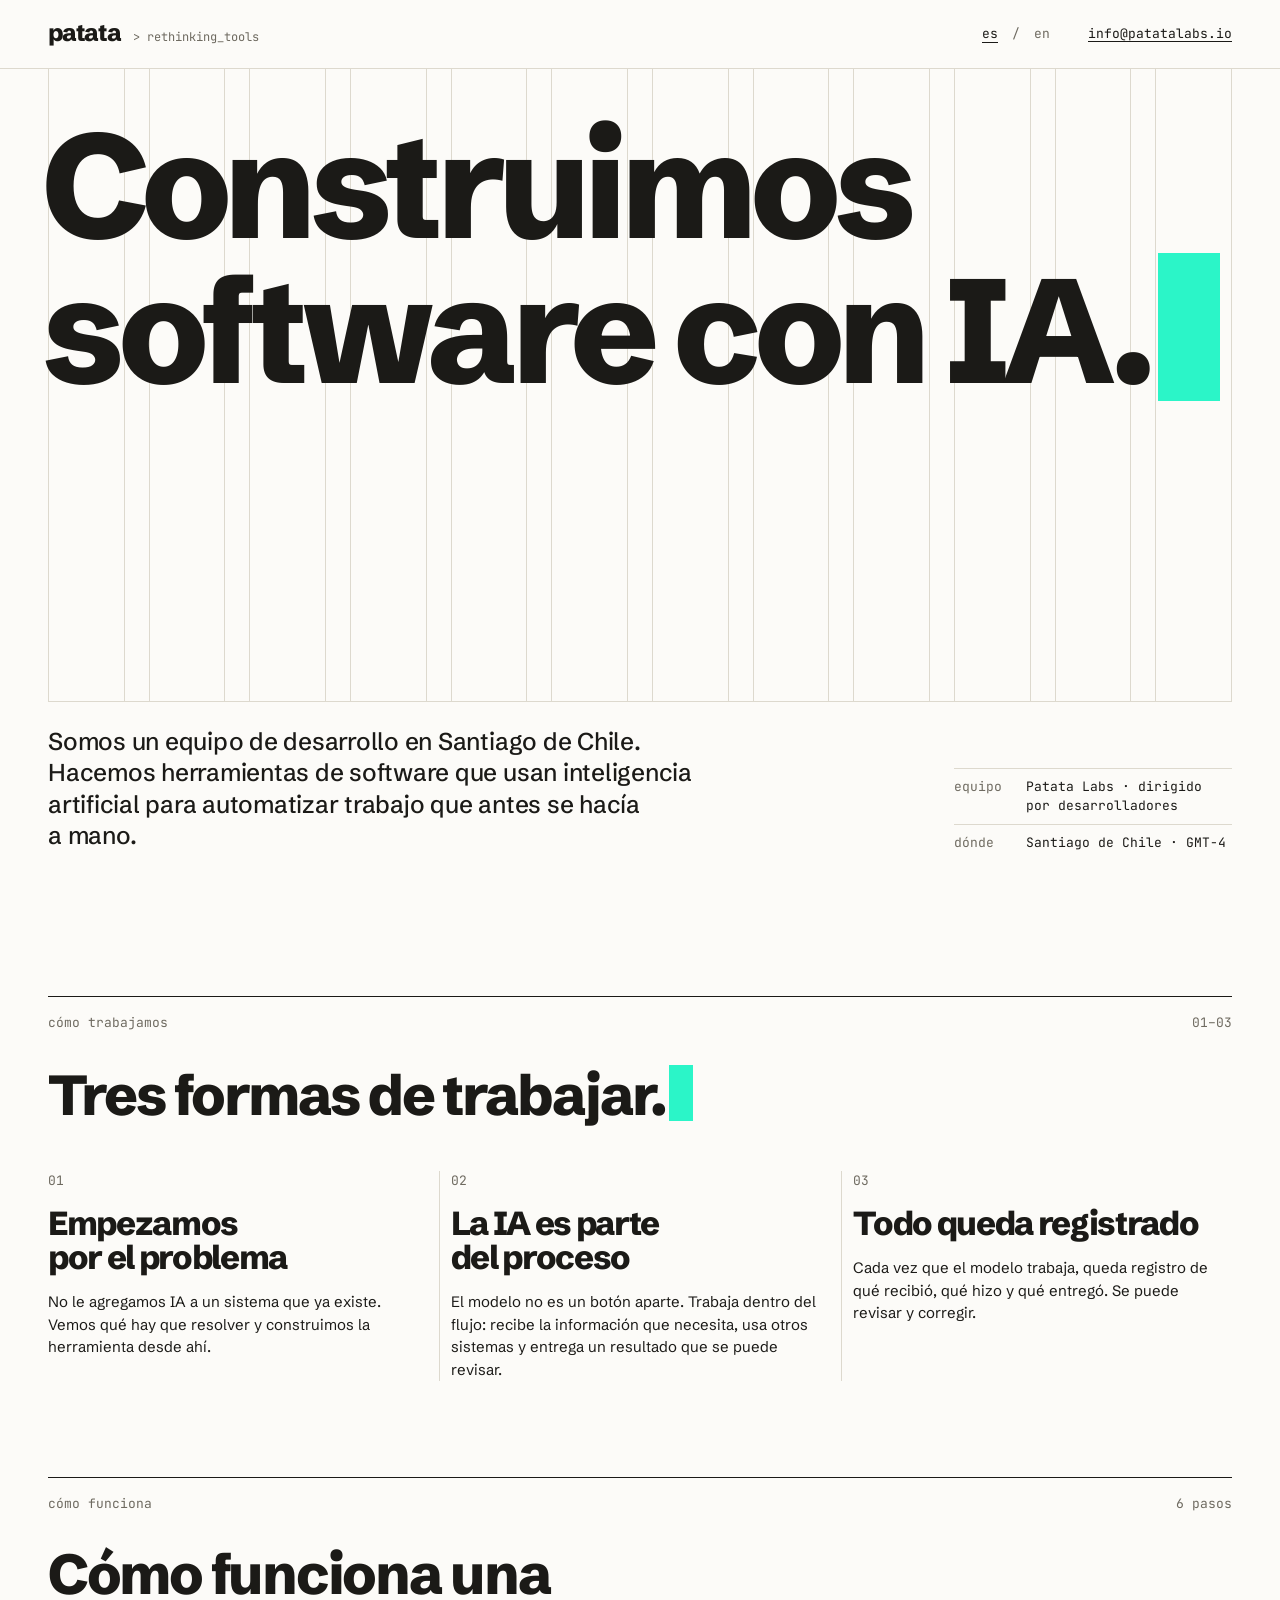
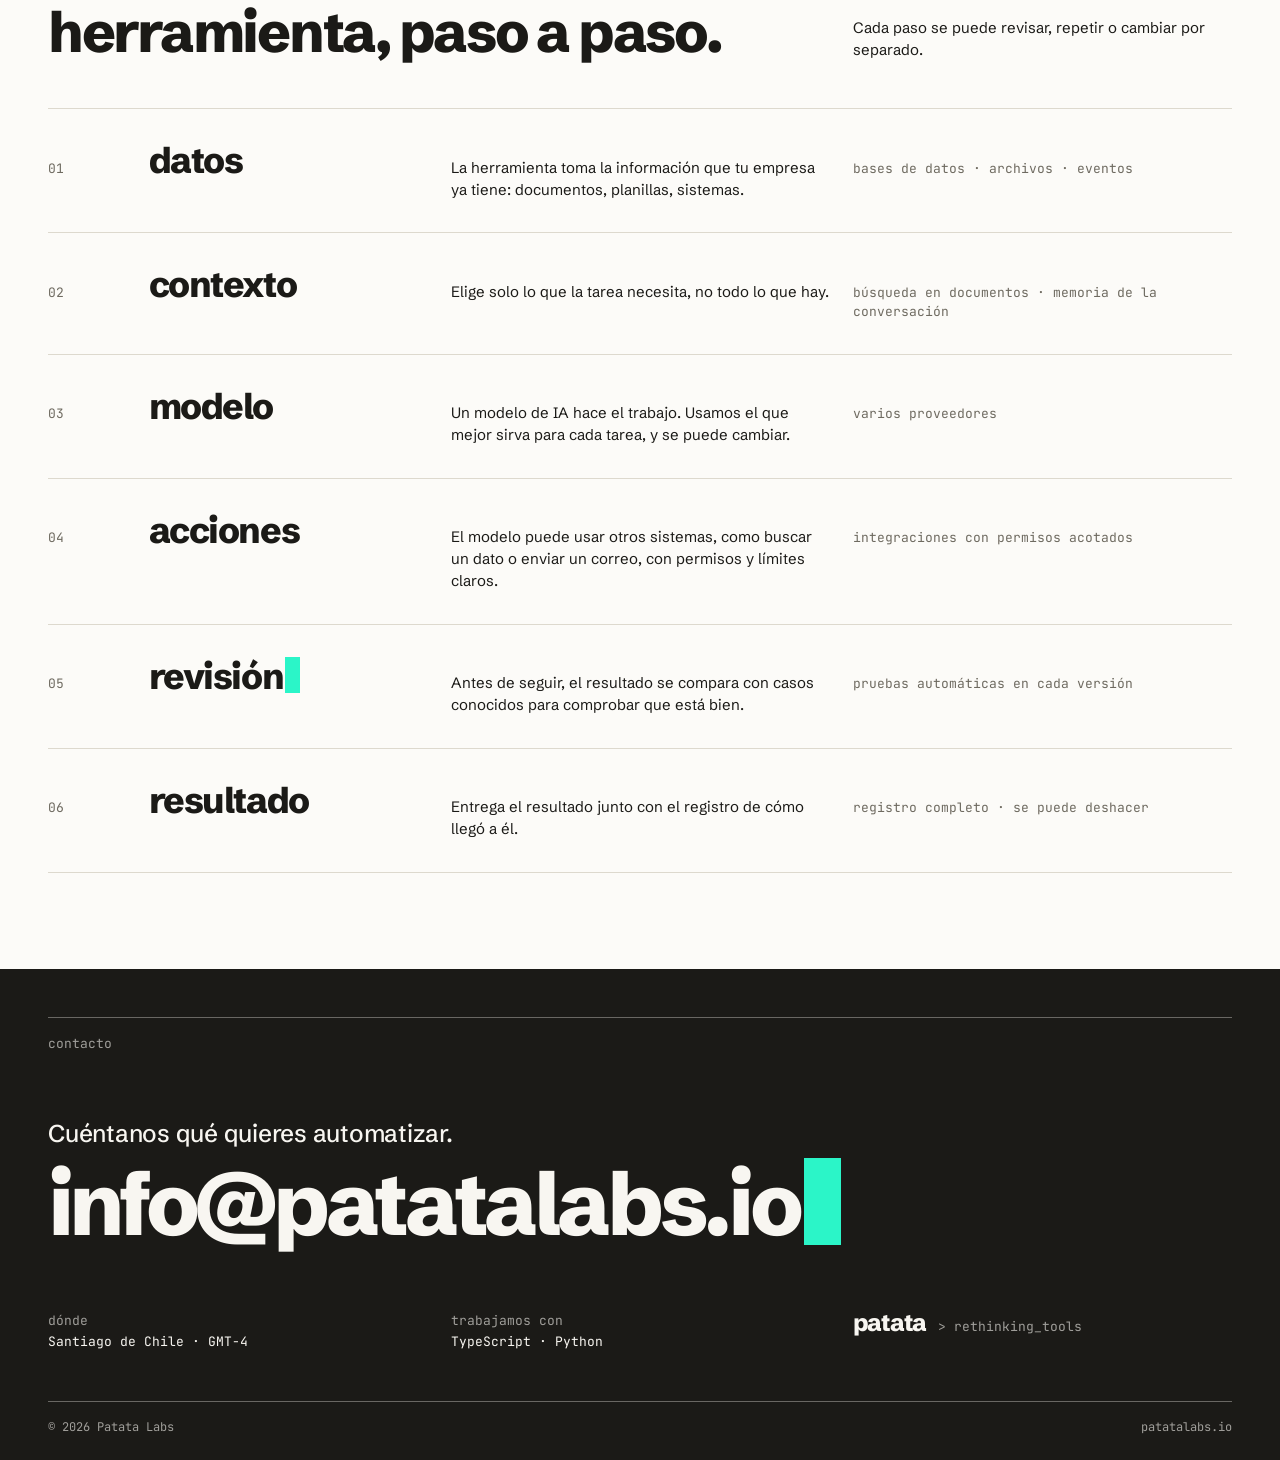
==== commit 43b6cd58: "Textos en lenguaje directo Los textos de la página se reescriben para que se entiendan a la primera," ====
--- a/public/index.html
+++ b/public/index.html
@@ -3,20 +3,20 @@
 <head>
 <meta charset="utf-8">
 <meta name="viewport" content="width=device-width, initial-scale=1">
-<title>Patata Labs — rethinking tools</title>
-<meta name="description" content="La inteligencia artificial cambió las reglas. Patata Labs construye las herramientas que esas reglas hacen posibles, con el modelo integrado en el pipeline del producto. Santiago de Chile.">
+<title>Patata Labs — software con IA</title>
+<meta name="description" content="Patata Labs es un equipo de desarrollo en Santiago de Chile. Hacemos herramientas de software que usan inteligencia artificial para automatizar trabajo que antes se hacía a mano.">
 <link rel="canonical" href="https://patatalabs.io/">
 
 <meta property="og:type" content="website">
-<meta property="og:title" content="Patata Labs — rethinking tools">
-<meta property="og:description" content="Nuevas reglas. Herramientas nuevas. Santiago de Chile.">
+<meta property="og:title" content="Patata Labs — software con IA">
+<meta property="og:description" content="Construimos software con IA. Santiago de Chile.">
 <meta property="og:url" content="https://patatalabs.io/">
 <meta name="theme-color" content="#1B1A17">
 
 <link rel="preconnect" href="https://fonts.googleapis.com">
 <link rel="preconnect" href="https://fonts.gstatic.com" crossorigin>
 <link rel="stylesheet" href="css/styles.css">
-<link rel="stylesheet" href="css/site.css?v=2026-11-04">
+<link rel="stylesheet" href="css/site.css?v=2026-11-04b">
 <link rel="icon" href="favicon.ico" sizes="32x32">
 <link rel="icon" href="favicon.svg" type="image/svg+xml">
 <link rel="apple-touch-icon" href="apple-touch-icon.png">
@@ -49,15 +49,15 @@
       </div>
 
       <h1 class="hero__title">
-        <span class="hero__l1" data-en="New rules.">Nuevas reglas.</span>
-        <span class="hero__l2"><span data-en="New tools.">Herramientas nuevas.</span><span class="pl-cursor" aria-hidden="true"></span></span>
+        <span class="hero__l1" data-en="We build">Construimos</span>
+        <span class="hero__l2"><span data-en="software with AI.">software con&nbsp;IA.</span><span class="pl-cursor" aria-hidden="true"></span></span>
       </h1>
 
       <div class="hero__foot g">
-        <p class="hero__lede" data-en="Artificial intelligence changed the rules: what can be automated, what it costs, how long it takes. We build the tools those new rules make possible, with the model built into the product's pipeline.">La inteligencia artificial cambió las reglas: qué se puede automatizar, cuánto cuesta, cuánto tarda. Construimos las herramientas que esas reglas hacen posibles, con el modelo integrado en el pipeline del producto.</p>
+        <p class="hero__lede" data-en="We are a development team in Santiago, Chile. We build software tools that use artificial intelligence to automate work that used to be done by hand.">Somos un equipo de desarrollo en Santiago de Chile. Hacemos herramientas de software que usan inteligencia artificial para automatizar trabajo que antes se hacía a mano.</p>
         <dl class="hero__meta">
-          <div><dt>whoami</dt><dd>Patata Labs · <span lang="en">developer-led tech company</span></dd></div>
-          <div><dt>where</dt><dd data-en="Santiago, Chile · GMT−4">Santiago de Chile · GMT−4</dd></div>
+          <div><dt data-en="team">equipo</dt><dd data-en="Patata Labs · run by developers">Patata Labs · dirigido por desarrolladores</dd></div>
+          <div><dt data-en="where">dónde</dt><dd data-en="Santiago, Chile · GMT−4">Santiago de Chile · GMT−4</dd></div>
         </dl>
       </div>
     </div>
@@ -65,76 +65,76 @@
 
   <section class="sec wrap" aria-labelledby="como">
     <div class="sec__head">
-      <span data-en="# how we work"># cómo trabajamos</span>
+      <span data-en="how we work">cómo trabajamos</span>
       <span>01–03</span>
     </div>
-    <h2 class="sec__title station" id="como" data-station><span data-en="Three working rules.">Tres reglas de trabajo.</span><span class="pl-cursor" aria-hidden="true"></span></h2>
+    <h2 class="sec__title station" id="como" data-station><span data-en="Three ways we work.">Tres formas de trabajar.</span><span class="pl-cursor" aria-hidden="true"></span></h2>
 
     <div class="rules g">
       <article class="rule">
         <span class="rule__n">01</span>
-        <h3 data-en="Old software doesn't adapt, it gets rebuilt">Lo viejo no se adapta, se rehace</h3>
-        <p data-en="A new rule doesn't fit an old interface. We start from the problem, not from the software that was already there.">Una regla nueva no cabe en una interfaz vieja. Partimos del problema, no del software que ya había.</p>
+        <h3 data-en="We start with the problem">Empezamos por el problema</h3>
+        <p data-en="We don't bolt AI onto a system that already exists. We look at what needs solving and build the tool from there.">No le agregamos IA a un sistema que ya existe. Vemos qué hay que resolver y construimos la herramienta desde ahí.</p>
       </article>
       <article class="rule">
         <span class="rule__n">02</span>
-        <h3 data-en="AI lives in the pipeline, not in a button">La IA va en el pipeline, no en un botón</h3>
-        <p data-en="The model is one more step in the flow: it takes context, calls tools and returns a verifiable result. It isn't a separate feature.">El modelo es un paso más del flujo: recibe contexto, llama herramientas y devuelve un resultado verificable. No es una función aparte.</p>
+        <h3 data-en="AI is part of the process">La IA es parte del proceso</h3>
+        <p data-en="The model isn't a separate button. It works inside the flow: it gets the information it needs, uses other systems and returns a result you can check.">El modelo no es un botón aparte. Trabaja dentro del flujo: recibe la información que necesita, usa otros sistemas y entrega un resultado que se puede revisar.</p>
       </article>
       <article class="rule">
         <span class="rule__n">03</span>
-        <h3 data-en="Every step stays visible">Cada paso queda a la vista</h3>
-        <p data-en="Every model call leaves a trace: input, tools used and output. Versioned, reversible, auditable.">Cada llamada al modelo deja traza: entrada, herramientas usadas y salida. Versionado, reversible, auditable.</p>
+        <h3 data-en="Everything is recorded">Todo queda registrado</h3>
+        <p data-en="Every time the model works, there is a record of what it received, what it did and what it returned. It can be reviewed and corrected.">Cada vez que el modelo trabaja, queda registro de qué recibió, qué hizo y qué entregó. Se puede revisar y corregir.</p>
       </article>
     </div>
   </section>
 
   <section class="sec wrap" aria-labelledby="traza">
     <div class="sec__head">
-      <span>$ patata pipeline --trace</span>
+      <span data-en="how it works">cómo funciona</span>
       <span data-en="6 steps">6 pasos</span>
     </div>
     <div class="g sec__intro">
-      <h2 class="sec__title station" id="traza" data-station><span data-en="The pipeline, step by step.">El pipeline, paso a paso.</span><span class="pl-cursor" aria-hidden="true"></span></h2>
-      <p class="sec__lede" data-en="Every step is observable, retryable and replaceable on its own.">Cada paso es observable, reintentable y sustituible por separado.</p>
+      <h2 class="sec__title station" id="traza" data-station><span data-en="How a tool works, step by step.">Cómo funciona una herramienta, paso a paso.</span><span class="pl-cursor" aria-hidden="true"></span></h2>
+      <p class="sec__lede" data-en="Each step can be checked, repeated or changed on its own.">Cada paso se puede revisar, repetir o cambiar por separado.</p>
     </div>
 
     <ol class="trace">
       <li class="step g station" data-station>
         <span class="step__n">01</span>
-        <h3 class="step__name"><span data-en="intake">ingesta</span><span class="pl-cursor" aria-hidden="true"></span></h3>
-        <p class="step__what" data-en="In goes what the product already has: documents, tables, events.">Entra lo que el producto ya tiene: documentos, tablas, eventos.</p>
-        <p class="step__with" data-en="SQL and vector · queues · streaming">SQL y vectorial · colas · streaming</p>
+        <h3 class="step__name"><span data-en="data">datos</span><span class="pl-cursor" aria-hidden="true"></span></h3>
+        <p class="step__what" data-en="The tool takes the information your company already has: documents, spreadsheets, systems.">La herramienta toma la información que tu empresa ya tiene: documentos, planillas, sistemas.</p>
+        <p class="step__with" data-en="databases · files · events">bases de datos · archivos · eventos</p>
       </li>
       <li class="step g station" data-station>
         <span class="step__n">02</span>
         <h3 class="step__name"><span data-en="context">contexto</span><span class="pl-cursor" aria-hidden="true"></span></h3>
-        <p class="step__what" data-en="The model gets what the task needs, not everything there is.">El modelo recibe lo que la tarea necesita, no todo lo que hay.</p>
-        <p class="step__with" data-en="RAG · embeddings · session memory">RAG · embeddings · memoria de sesión</p>
+        <p class="step__what" data-en="It picks only what the task needs, not everything there is.">Elige solo lo que la tarea necesita, no todo lo que hay.</p>
+        <p class="step__with" data-en="document search · conversation memory">búsqueda en documentos · memoria de la conversación</p>
       </li>
       <li class="step g station" data-station>
         <span class="step__n">03</span>
         <h3 class="step__name"><span data-en="model">modelo</span><span class="pl-cursor" aria-hidden="true"></span></h3>
-        <p class="step__what" data-en="Chosen per task, and swapped without rebuilding the flow.">Se elige por tarea y se cambia sin rehacer el flujo.</p>
-        <p class="step__with" data-en="multi-provider · swappable per task">multiproveedor · intercambiable por tarea</p>
+        <p class="step__what" data-en="An AI model does the work. We use whichever fits each task best, and it can be swapped.">Un modelo de IA hace el trabajo. Usamos el que mejor sirva para cada tarea, y se puede cambiar.</p>
+        <p class="step__with" data-en="several providers">varios proveedores</p>
       </li>
       <li class="step g station" data-station>
         <span class="step__n">04</span>
-        <h3 class="step__name"><span data-en="tools">herramientas</span><span class="pl-cursor" aria-hidden="true"></span></h3>
-        <p class="step__what" data-en="The model calls tools with set permissions and limits.">El modelo llama herramientas con permisos y límites fijados.</p>
-        <p class="step__with" data-en="tool-calling · MCP · bounded execution">tool-calling · MCP · ejecución acotada</p>
+        <h3 class="step__name"><span data-en="actions">acciones</span><span class="pl-cursor" aria-hidden="true"></span></h3>
+        <p class="step__what" data-en="The model can use other systems, like looking something up or sending an email, with clear permissions and limits.">El modelo puede usar otros sistemas, como buscar un dato o enviar un correo, con permisos y límites claros.</p>
+        <p class="step__with" data-en="integrations with limited permissions">integraciones con permisos acotados</p>
       </li>
       <li class="step g station" data-station>
         <span class="step__n">05</span>
-        <h3 class="step__name"><span data-en="verification">verificación</span><span class="pl-cursor" aria-hidden="true"></span></h3>
-        <p class="step__what" data-en="The output is tested against known cases before moving on.">La salida se prueba contra casos conocidos antes de seguir.</p>
-        <p class="step__with" data-en="evals per release · observability">evals por release · observabilidad</p>
+        <h3 class="step__name"><span data-en="checks">revisión</span><span class="pl-cursor" aria-hidden="true"></span></h3>
+        <p class="step__what" data-en="Before moving on, the result is compared with known cases to make sure it's right.">Antes de seguir, el resultado se compara con casos conocidos para comprobar que está bien.</p>
+        <p class="step__with" data-en="automated tests on every version">pruebas automáticas en cada versión</p>
       </li>
       <li class="step g station" data-station>
         <span class="step__n">06</span>
-        <h3 class="step__name"><span data-en="output">salida</span><span class="pl-cursor" aria-hidden="true"></span></h3>
-        <p class="step__what" data-en="A verifiable result, with its full trace.">Un resultado verificable, con su traza completa.</p>
-        <p class="step__with" data-en="versioned · reversible · auditable">versionado · reversible · auditable</p>
+        <h3 class="step__name"><span data-en="result">resultado</span><span class="pl-cursor" aria-hidden="true"></span></h3>
+        <p class="step__what" data-en="It delivers the result together with a record of how it got there.">Entrega el resultado junto con el registro de cómo llegó a él.</p>
+        <p class="step__with" data-en="full record · can be undone">registro completo · se puede deshacer</p>
       </li>
     </ol>
   </section>
@@ -144,20 +144,20 @@
 <footer class="ft">
   <div class="ft__in wrap">
     <div class="ft__head">
-      <span data-en="# contact"># contacto</span>
+      <span data-en="contact">contacto</span>
     </div>
 
-    <p class="ft__cmd"><span class="ft__sign">$</span> patata contact</p>
+    <p class="ft__lead" data-en="Tell us what you want to automate.">Cuéntanos qué quieres automatizar.</p>
     <p class="ft__mail station" data-station><a href="mailto:info@patatalabs.io">info@patatalabs.io</a><span class="pl-cursor" aria-hidden="true"></span></p>
 
     <div class="ft__data g">
       <div>
-        <p class="ft__cmd"><span class="ft__sign">$</span> patata where</p>
-        <p class="ft__out" data-en="Santiago, Chile · −33.4489, −70.6693 · GMT−4">Santiago de Chile · −33.4489, −70.6693 · GMT−4</p>
+        <p class="ft__cmd" data-en="where">dónde</p>
+        <p class="ft__out" data-en="Santiago, Chile · GMT−4">Santiago de Chile · GMT−4</p>
       </div>
       <div>
-        <p class="ft__cmd"><span class="ft__sign">$</span> patata stack</p>
-        <p class="ft__out">TypeScript · Python · CI/CD · IaC</p>
+        <p class="ft__cmd" data-en="we work with">trabajamos con</p>
+        <p class="ft__out">TypeScript · Python</p>
       </div>
       <div class="ft__brand">
         <span class="pl-wordmark">patata</span>
--- a/public/css/site.css
+++ b/public/css/site.css
@@ -204,13 +204,13 @@
 }
 
 /* El titular llena el ancho de la rejilla. Se mide en unidades de
-   contenedor para que «Herramientas nuevas.» toque los dos bordes;
-   en teléfono manda «Herramientas», que queda sola en su línea. */
+   contenedor para que «software con IA.» y su cursor toquen los dos
+   bordes; en teléfono manda «Construimos», que llena su línea. */
 .hero__title {
   position: relative;
   z-index: 1;
   margin-left: -0.04em;
-  font-size: 15.6cqi;
+  font-size: 16.8cqi;
   font-weight: var(--pl-weight-bold);
   letter-spacing: var(--pl-tracking-display);
   line-height: 0.92;
@@ -220,25 +220,19 @@
   display: block;
 }
 
-/* Desde tableta, «Herramientas nuevas.» y su cursor van en una línea
+/* Desde tableta, «software con IA.» y su cursor van en una línea
    y terminan en el borde derecho de la columna 12. */
 @media (min-width: 600px) {
   .hero__title {
-    font-size: 9.5cqi;
+    font-size: 12.5cqi;
   }
   .hero__l2 {
     white-space: nowrap;
   }
-}
-
-/* En inglés las dos líneas son la mitad de largas: el titular crece
-   hasta que «New tools.» y su cursor tocan el borde, en todo ancho. */
-:lang(en) .hero__title {
-  font-size: 19cqi;
-}
-
-:lang(en) .hero__l2 {
-  white-space: nowrap;
+  /* «software with AI.» es un poco más larga */
+  :lang(en) .hero__title {
+    font-size: 12cqi;
+  }
 }
 
 /* La bajada se asienta en papel limpio: la rejilla se ve arriba, detrás
@@ -558,8 +552,12 @@
   color: var(--pl-on-ink-soft);
 }
 
-.ft__head + .ft__cmd {
+.ft__lead {
   margin-top: var(--pl-space-8);
+  font-size: clamp(19px, 1.9vw, 28px);
+  font-weight: var(--pl-weight-medium);
+  letter-spacing: var(--pl-tracking-flat);
+  line-height: 1.3;
 }
 
 .ft__mail {
